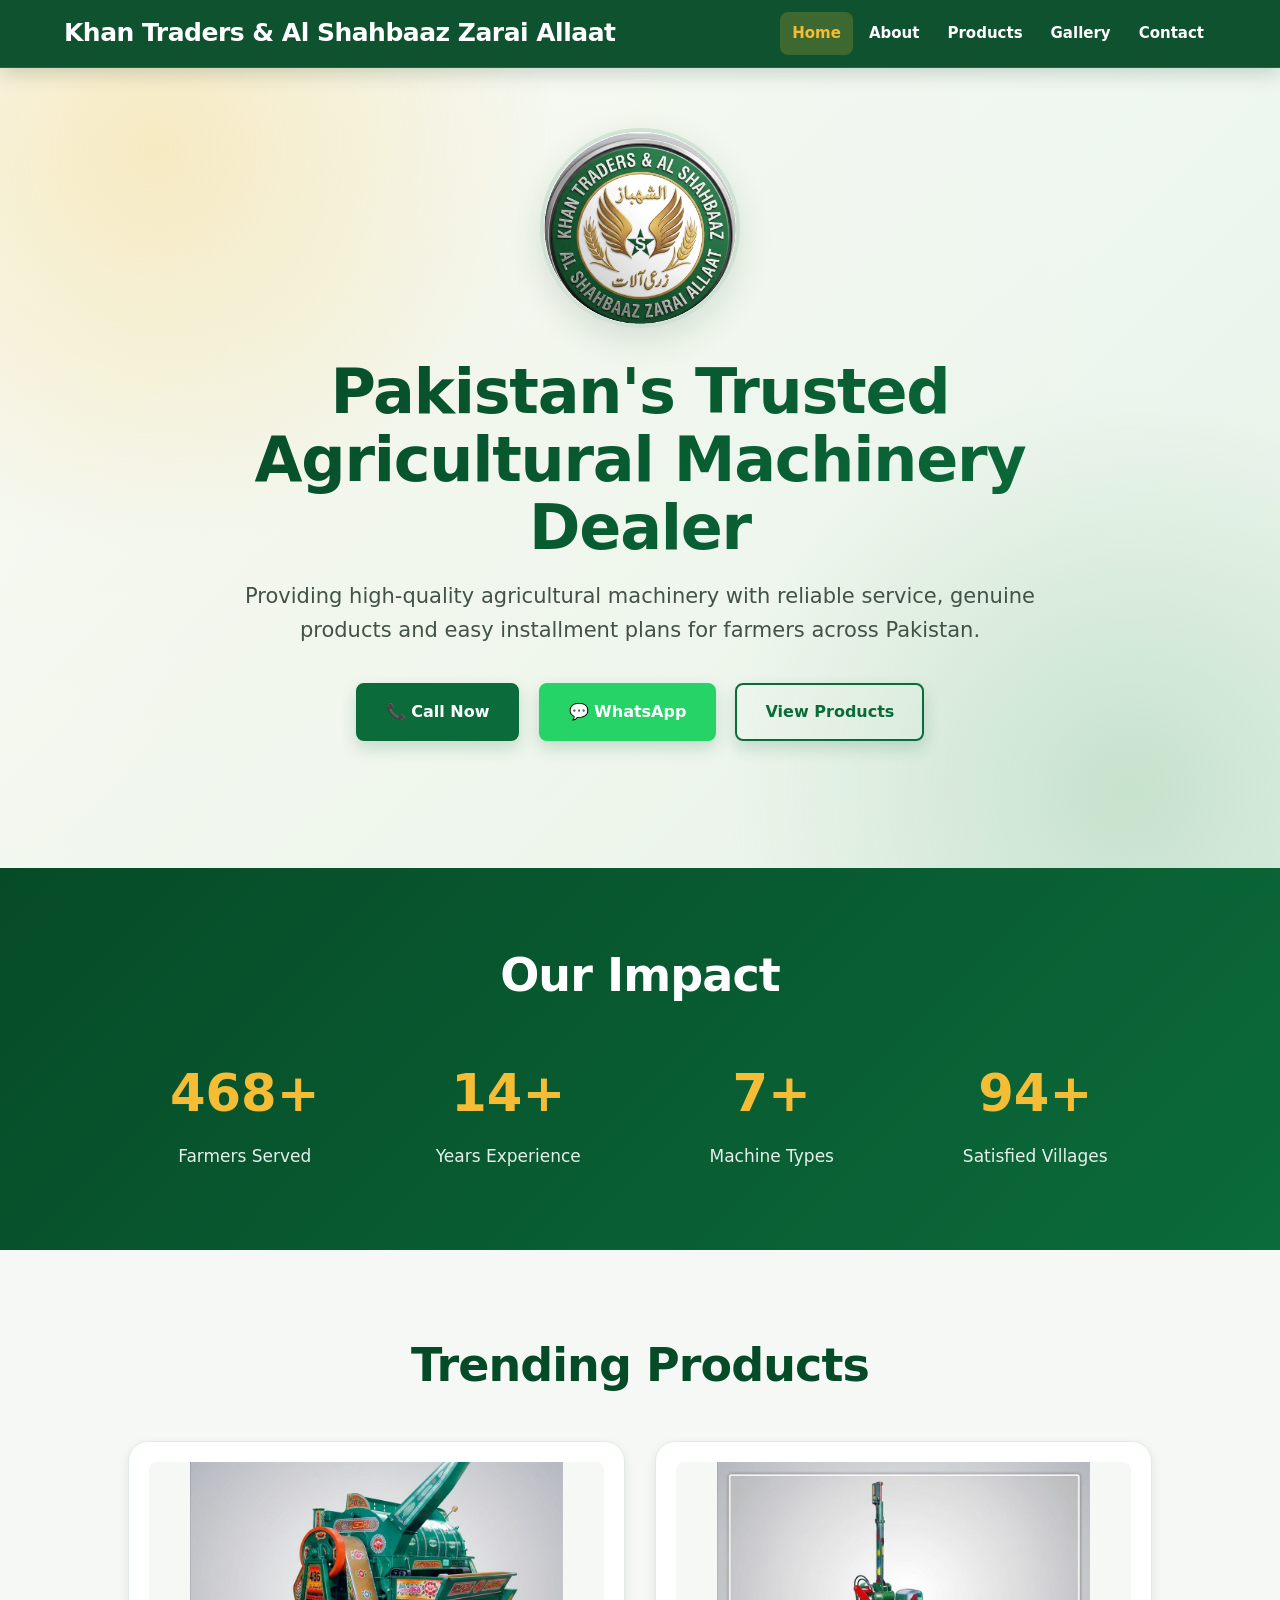
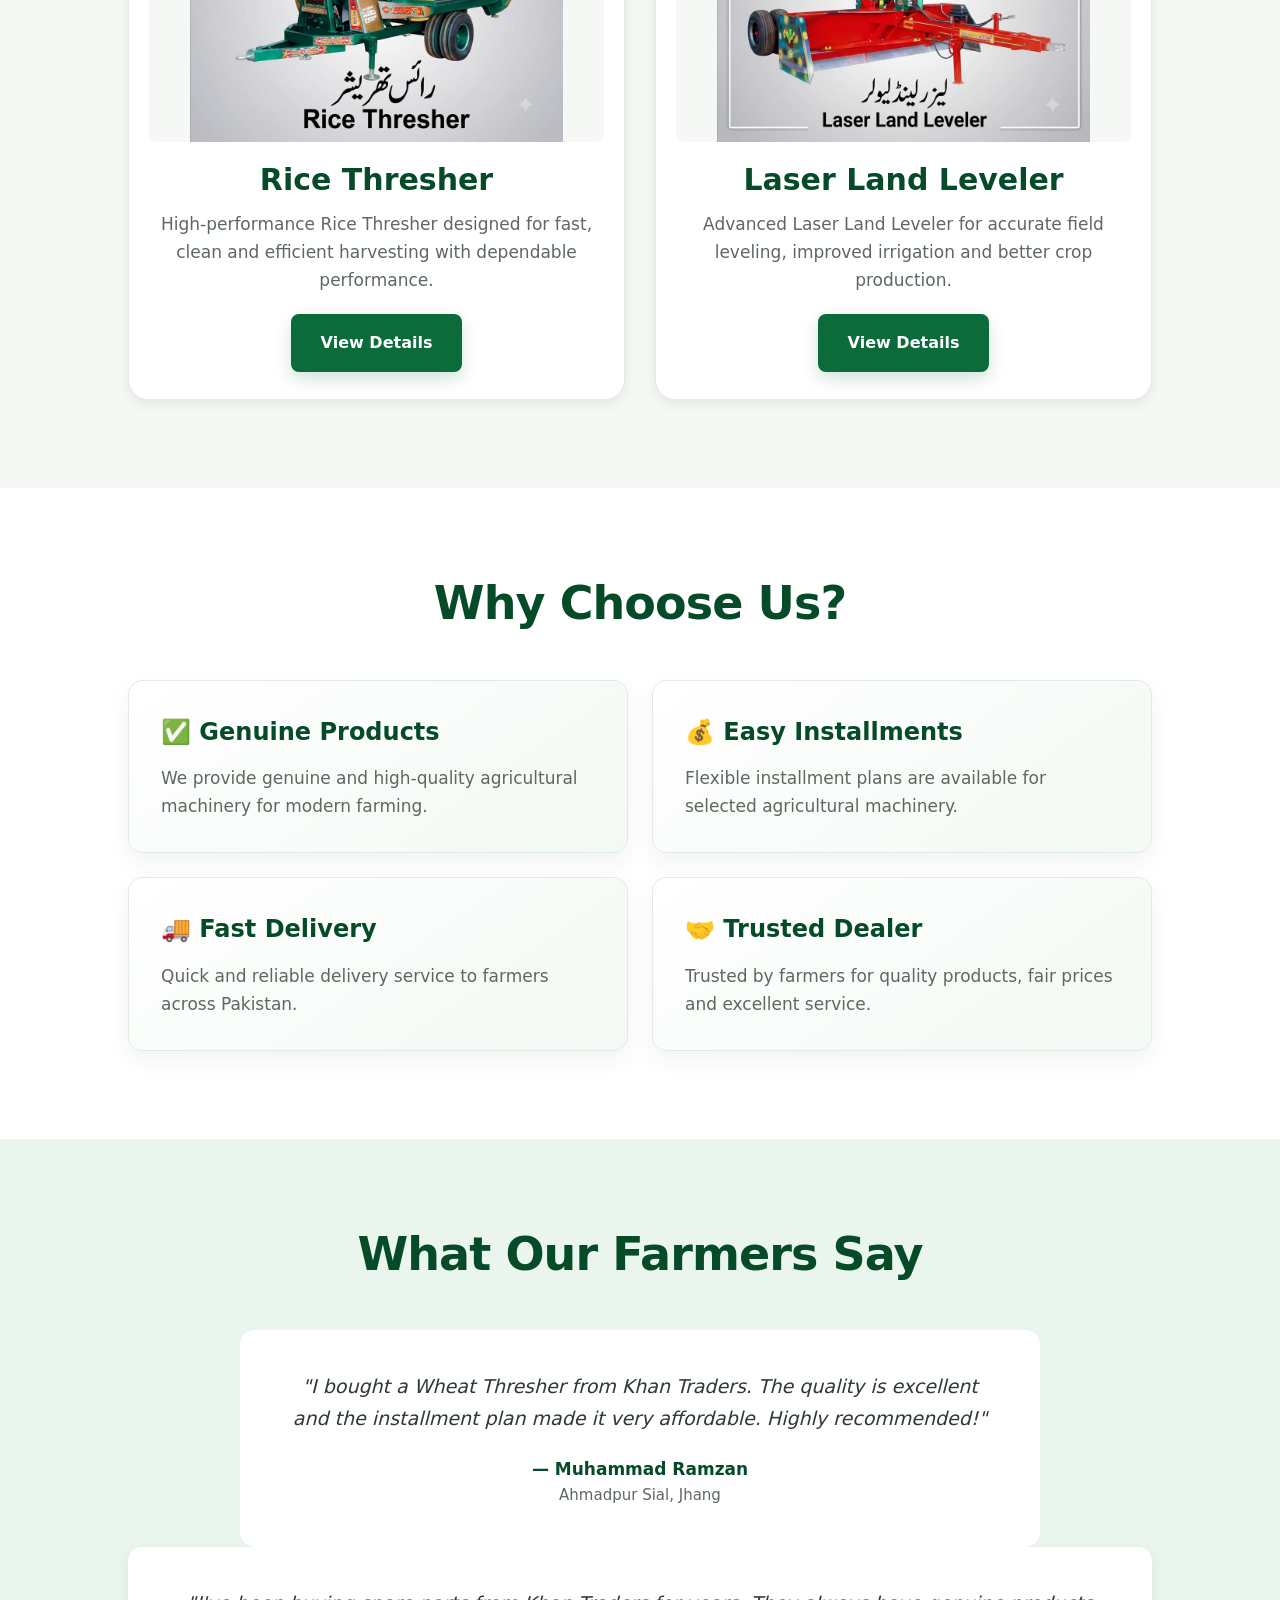
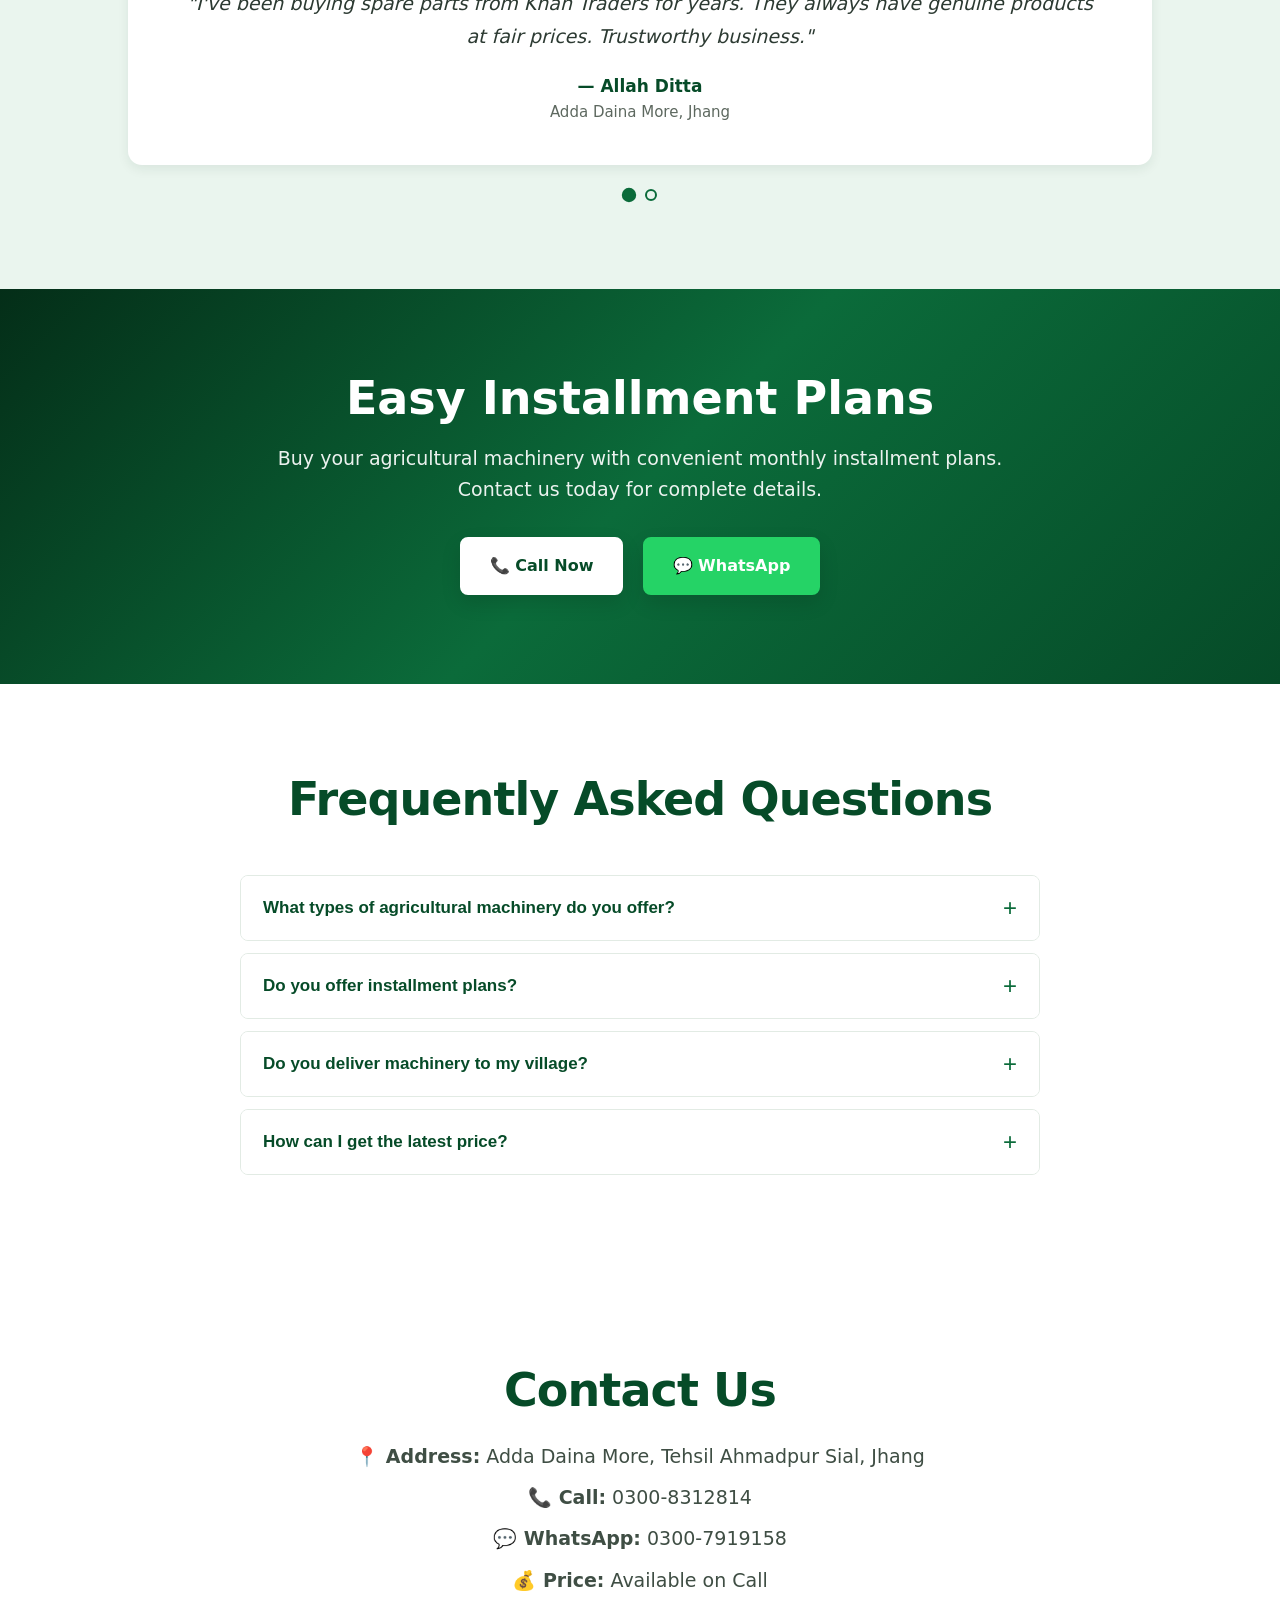
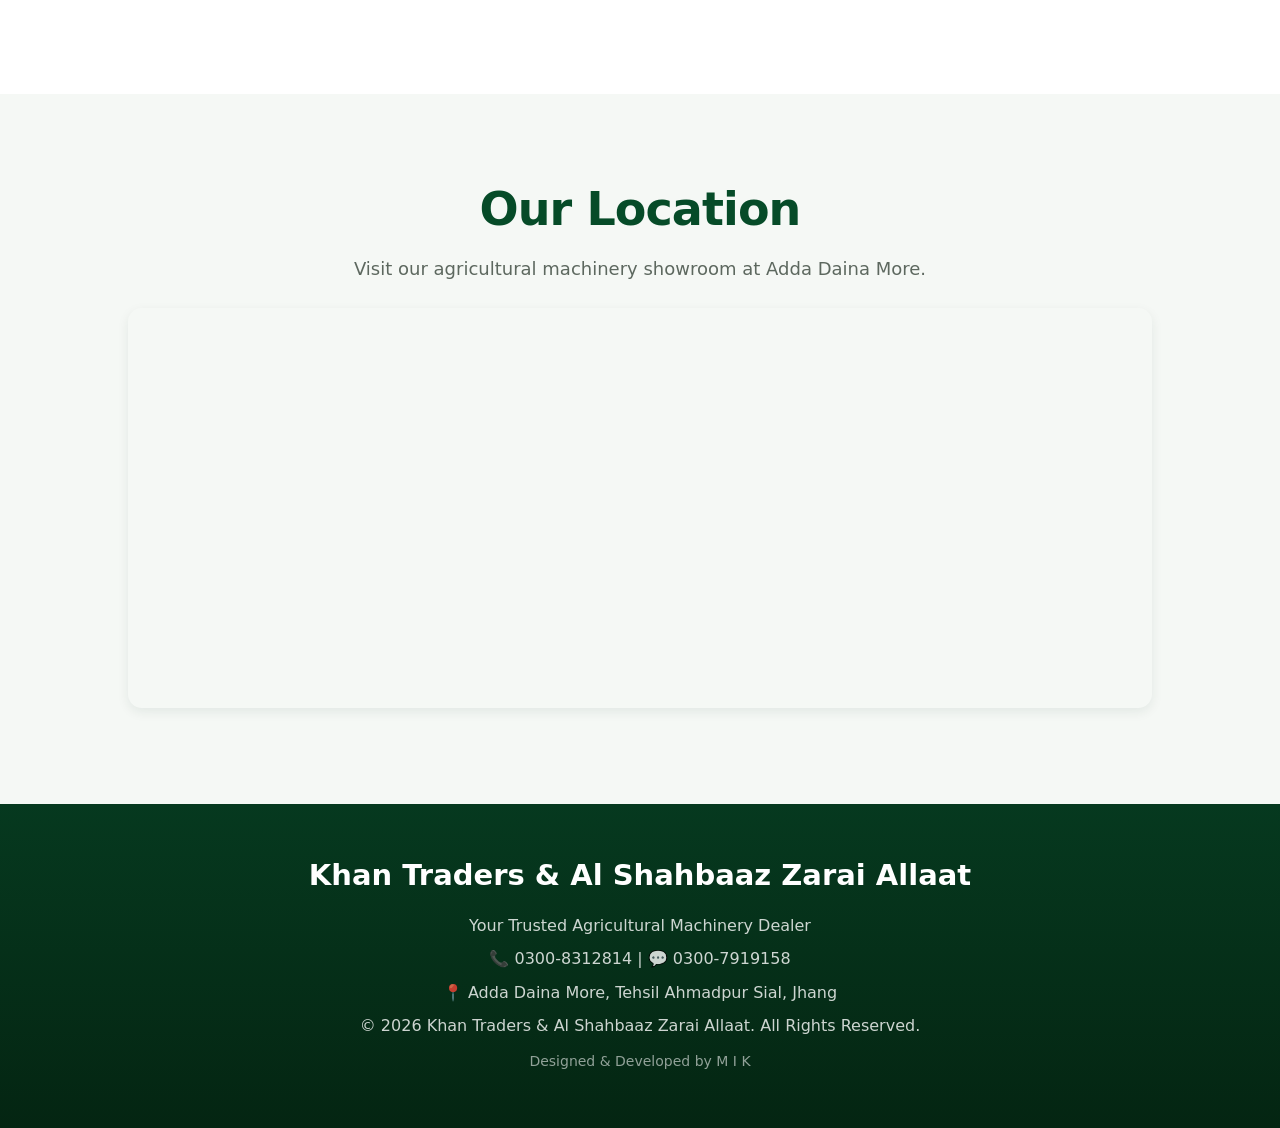
==== index.html @ c30c3c7a "SEO: Final production optimization for custom domain migration" ====
<!DOCTYPE html>
<html lang="en">

<head>
    <!-- Google tag (gtag.js) -->
    <script async src="https://www.googletagmanager.com/gtag/js?id=G-N1CRDHXYDX"></script>
    <script>
      window.dataLayer = window.dataLayer || [];
      function gtag(){dataLayer.push(arguments);}
      gtag('js', new Date());
      gtag('config', 'G-N1CRDHXYDX');
    </script>

    <meta charset="UTF-8">
    <meta name="viewport" content="width=device-width, initial-scale=1.0">

    <!-- Primary Meta Tags -->
    <title>Khan Traders & Al Shahbaaz Zarai Allaat | Farm Equipment</title>
    <meta name="description" content="Khan Traders & Al Shahbaaz Zarai Allaat offers premium agricultural machinery, wheat threshers, rice threshers, rotavators, seed drills, laser land levelers & spare parts in Pakistan.">
    <meta name="keywords" content="Khan Traders, Al Shahbaaz Zarai Allaat, Agricultural Machinery, Farm Equipment, Wheat Thresher, Rice Thresher, Rotavator, Seed Drill, Laser Land Leveler, Tractor Implements, Agriculture Pakistan">
    <meta name="author" content="Khan Traders & Al Shahbaaz Zarai Allaat">
    <meta name="publisher" content="Khan Traders & Al Shahbaaz Zarai Allaat">
    <meta name="robots" content="index, follow">
    <meta name="geo.region" content="PK-PB">
    <meta name="geo.placename" content="Adda Daina More, Punjab, Pakistan">
    <meta name="theme-color" content="#064b28">

    <!-- Canonical URL -->
    <link rel="canonical" href="https://khantradersalshahbaz.com/">

    <!-- Open Graph / Facebook -->
    <meta property="og:title" content="Khan Traders & Al Shahbaaz Zarai Allaat | Farm Equipment">
    <meta property="og:description" content="Khan Traders & Al Shahbaaz Zarai Allaat – Quality Agricultural Machinery & Farm Equipment in Pakistan. Wheat Threshers, Rice Threshers, Rotavators, Seed Drills & more.">
    <meta property="og:type" content="website">
    <meta property="og:url" content="https://khantradersalshahbaz.com/">
    <meta property="og:image" content="https://khantradersalshahbaz.com/images/logo.jpg">
    <meta property="og:image:width" content="1200">
    <meta property="og:image:height" content="630">
    <meta property="og:locale" content="en_PK">

    <!-- Twitter Card -->
    <meta name="twitter:card" content="summary_large_image">
    <meta name="twitter:title" content="Khan Traders & Al Shahbaaz Zarai Allaat | Farm Equipment">
    <meta name="twitter:description" content="Agricultural Machinery & Farm Equipment in Pakistan. Wheat Threshers, Rice Threshers, Rotavators, Seed Drills & more.">
    <meta name="twitter:image" content="https://khantradersalshahbaz.com/images/logo.jpg">

    <!-- Hreflang -->
    <link rel="alternate" href="https://khantradersalshahbaz.com/" hreflang="en-PK">
    <link rel="alternate" href="https://khantradersalshahbaz.com/" hreflang="x-default">

    <!-- Sitemap -->
    <link rel="sitemap" type="application/xml" title="Sitemap" href="sitemap.xml">

    <!-- Stylesheet -->
    <link rel="stylesheet" href="css/style.css">

    <!-- Structured Data: Local Business -->
    <script type="application/ld+json">
    {
      "@context": "https://schema.org",
      "@type": "Store",
      "name": "Khan Traders & Al Shahbaaz Zarai Allaat",
      "image": "https://khantradersalshahbaz.com/images/logo.jpg",
      "url": "https://khantradersalshahbaz.com/",
      "description": "High-quality agricultural machinery, farm equipment, wheat threshers, rice threshers, rotavators, seed drills, laser land levelers, and spare parts in Pakistan.",
      "address": {
        "@type": "PostalAddress",
        "streetAddress": "Adda Daina More",
        "addressLocality": "Ahmadpur Sial",
        "addressRegion": "Jhang",
        "addressCountry": "PK"
      },
      "telephone": "+923008312814",
      "priceRange": "$$",
      "contactPoint": [
        { "@type": "ContactPoint", "telephone": "+92-300-8312814", "contactType": "sales" },
        { "@type": "ContactPoint", "telephone": "+92-300-7919158", "contactType": "customer service", "contactOption": "WhatsApp" }
      ]
    }
    </script>

    <script type="application/ld+json">
    {
        "@context": "https://schema.org",
        "@type": "WebPage",
        "name": "Home - Khan Traders & Al Shahbaaz Zarai Allaat",
        "description": "Khan Traders & Al Shahbaaz Zarai Allaat – trusted agricultural machinery dealer at Adda Daina More, Punjab, Pakistan.",
        "url": "https://khantradersalshahbaz.com/",
        "breadcrumb": {
            "@type": "BreadcrumbList",
            "itemListElement": [
                { "@type": "ListItem", "position": 1, "name": "Home", "item": "https://khantradersalshahbaz.com/index.html" }
            ]
        }
    }
    </script>

</head>

<body>

    <!-- Skip to main content -->
    <a href="#main-content" class="skip-link">Skip to main content</a>

    <!-- Header -->
    <header>
        <nav aria-label="Main navigation">
            <img src="images/logo.jpg" alt="Khan Traders & Al Shahbaaz Zarai Allaat – Agricultural Machinery Dealer in Adda Daina More" width="320" height="240" decoding="async">
            <h1>Khan Traders & Al Shahbaaz Zarai Allaat</h1>
            <button class="menu-toggle" type="button" aria-label="Open navigation menu" aria-expanded="false">
                <span></span><span></span><span></span>
            </button>
            <ul>
                <li><a href="index.html" aria-current="page">Home</a></li>
                <li><a href="about.html">About</a></li>
                <li><a href="products.html">Products</a></li>
                <li><a href="gallery.html">Gallery</a></li>
                <li><a href="contact.html">Contact</a></li>
            </ul>
        </nav>
    </header>

    <main id="main-content">

        <!-- Hero Section -->
        <section class="hero" aria-label="Welcome and introduction">
            <img src="images/logo.jpg" alt="Khan Traders & Al Shahbaaz Zarai Allaat – Agricultural Machinery Dealer in Adda Daina More" width="320" height="240" decoding="async" class="hero-logo reveal">
            <div class="hero-text reveal">
                <h2>Pakistan's Trusted Agricultural Machinery Dealer</h2>
                <p>Providing high-quality agricultural machinery with reliable service, genuine products and easy installment plans for farmers across Pakistan.</p>
                <a href="tel:03008312814" class="btn">📞 Call Now</a>
                <a href="https://wa.me/923007919158" class="btn btn-whatsapp">💬 WhatsApp</a>
                <a href="products.html" class="btn btn-outline">View Products</a>
            </div>
        </section>

        <!-- Stats Counter -->
        <section class="stats" aria-label="Company statistics">
            <h2 class="reveal">Our Impact</h2>
            <div class="stats-grid">
                <div class="stat-item reveal">
                    <h3 data-count="500">0+</h3>
                    <p>Farmers Served</p>
                </div>
                <div class="stat-item reveal">
                    <h3 data-count="15">0+</h3>
                    <p>Years Experience</p>
                </div>
                <div class="stat-item reveal">
                    <h3 data-count="8">0+</h3>
                    <p>Machine Types</p>
                </div>
                <div class="stat-item reveal">
                    <h3 data-count="100">0+</h3>
                    <p>Satisfied Villages</p>
                </div>
            </div>
        </section>

        <!-- Trending Products -->
        <section class="products" aria-label="Trending agricultural machinery products">
            <h2 class="reveal">Trending Products</h2>
            <div class="product-container">
                <div class="card reveal-left">
                    <img src="images/rice-thresher.jpg" alt="High-performance Rice Thresher machine for fast and efficient harvesting – Khan Traders" width="960" height="720" loading="lazy" decoding="async">
                    <h3>Rice Thresher</h3>
                    <p>High-performance Rice Thresher designed for fast, clean and efficient harvesting with dependable performance.</p>
                    <a href="products.html" class="btn">View Details</a>
                </div>
                <div class="card reveal-right">
                    <img src="images/laser-land-leveler.jpg" alt="Advanced Laser Land Leveler for accurate field leveling and better irrigation – Khan Traders" width="960" height="720" loading="lazy" decoding="async">
                    <h3>Laser Land Leveler</h3>
                    <p>Advanced Laser Land Leveler for accurate field leveling, improved irrigation and better crop production.</p>
                    <a href="products.html" class="btn">View Details</a>
                </div>
            </div>
        </section>

        <!-- Why Choose Us -->
        <section class="why" aria-label="Why choose Khan Traders for agricultural machinery">
            <h2 class="reveal">Why Choose Us?</h2>
            <div class="why-box">
                <div class="why-card reveal-left">
                    <h3>✅ Genuine Products</h3>
                    <p>We provide genuine and high-quality agricultural machinery for modern farming.</p>
                </div>
                <div class="why-card reveal-right">
                    <h3>💰 Easy Installments</h3>
                    <p>Flexible installment plans are available for selected agricultural machinery.</p>
                </div>
                <div class="why-card reveal-left">
                    <h3>🚚 Fast Delivery</h3>
                    <p>Quick and reliable delivery service to farmers across Pakistan.</p>
                </div>
                <div class="why-card reveal-right">
                    <h3>🤝 Trusted Dealer</h3>
                    <p>Trusted by farmers for quality products, fair prices and excellent service.</p>
                </div>
            </div>
        </section>

        <!-- Testimonials -->
        <section class="testimonials" aria-label="Customer testimonials">
            <h2 class="reveal">What Our Farmers Say</h2>
            <div class="testimonial-carousel reveal">
                <div class="testimonial-slide">
                    <p>"I bought a Wheat Thresher from Khan Traders. The quality is excellent and the installment plan made it very affordable. Highly recommended!"</p>
                    <div class="author">— Muhammad Ramzan</div>
                    <div class="location">Ahmadpur Sial, Jhang</div>
                </div>
                <div class="testimonial-slide">
                    <p>"Best agricultural machinery dealer in our area. Their Laser Land Leveler improved my crop yield significantly. Great after-sales service!"</div>
                    <div class="author">— Saleem Akhtar</div>
                    <div class="location">Shorkot, Jhang</div>
                </div>
                <div class="testimonial-slide">
                    <p>"I've been buying spare parts from Khan Traders for years. They always have genuine products at fair prices. Trustworthy business."</p>
                    <div class="author">— Allah Ditta</div>
                    <div class="location">Adda Daina More, Jhang</div>
                </div>
            </div>
            <div class="testimonial-dots" role="tablist" aria-label="Testimonial navigation"></div>
        </section>

        <!-- Installment Section -->
        <section class="installment-section" aria-label="Easy installment plans information">
            <h2 class="reveal">Easy Installment Plans</h2>
            <p>Buy your agricultural machinery with convenient monthly installment plans. Contact us today for complete details.</p>
            <a href="tel:03008312814" class="btn">📞 Call Now</a>
            <a href="https://wa.me/923007919158" class="btn btn-whatsapp">💬 WhatsApp</a>
        </section>

        <!-- FAQ -->
        <section class="faq" aria-label="Frequently asked questions">
            <h2 class="reveal">Frequently Asked Questions</h2>
            <div class="faq-list">
                <div class="faq-item reveal">
                    <button class="faq-question" aria-expanded="false">What types of agricultural machinery do you offer?</button>
                    <div class="faq-answer">
                        <p>We offer a wide range including Wheat Threshers, Rice Threshers, Laser Land Levelers, Rotavators, Reaper Machines, Seed Drills, Multi Crop Threshers, and genuine spare parts.</p>
                    </div>
                </div>
                <div class="faq-item reveal">
                    <button class="faq-question" aria-expanded="false">Do you offer installment plans?</button>
                    <div class="faq-answer">
                        <p>Yes! We provide flexible and easy monthly installment plans on selected agricultural machinery. Contact us for complete details and eligibility.</p>
                    </div>
                </div>
                <div class="faq-item reveal">
                    <button class="faq-question" aria-expanded="false">Do you deliver machinery to my village?</button>
                    <div class="faq-answer">
                        <p>Absolutely. We offer fast and reliable delivery service to farmers across Pakistan, including remote villages.</p>
                    </div>
                </div>
                <div class="faq-item reveal">
                    <button class="faq-question" aria-expanded="false">How can I get the latest price?</button>
                    <div class="faq-answer">
                        <p>Call us at 0300-8312814 or send a message on WhatsApp at 0300-7919158. We will provide you with the latest prices and complete details.</p>
                    </div>
                </div>
            </div>
        </section>

        <!-- Contact -->
        <section class="contact-home" aria-label="Contact information">
            <h2 class="reveal">Contact Us</h2>
            <p><strong>📍 Address:</strong> Adda Daina More, Tehsil Ahmadpur Sial, Jhang</p>
            <p><strong>📞 Call:</strong> 0300-8312814</p>
            <p><strong>💬 WhatsApp:</strong> 0300-7919158</p>
            <p><strong>💰 Price:</strong> Available on Call</p>
        </section>

        <!-- Google Map -->
        <section class="map" aria-label="Our location on Google Maps">
            <h2 class="reveal">Our Location</h2>
            <p>Visit our agricultural machinery showroom at Adda Daina More.</p>
            <iframe
              src="https://www.google.com/maps?q=khan+traders+and+Alshahbaz+ky+zarai+Allat,+Adda+Daina+More,+Ahmadpur+Sial,+Jhang&output=embed"
              width="100%"
              height="400"
              style="border:0;"
              allowfullscreen=""
              loading="lazy"
              referrerpolicy="no-referrer-when-downgrade"
              title="Google Maps location of Khan Traders & Al Shahbaaz Zarai Allaat at Adda Daina More">
            </iframe>
        </section>

    </main>

    <!-- Footer -->
    <footer>
        <h3>Khan Traders & Al Shahbaaz Zarai Allaat</h3>
        <p>Your Trusted Agricultural Machinery Dealer</p>
        <p>📞 0300-8312814 | 💬 0300-7919158</p>
        <p>📍 Adda Daina More, Tehsil Ahmadpur Sial, Jhang</p>
        <p>&copy; 2026 Khan Traders & Al Shahbaaz Zarai Allaat. All Rights Reserved.</p>
        <p style="margin-top:10px;font-size:14px;opacity:0.7;">Designed & Developed by M I K</p>
    </footer>

    <script src="js/script.js"></script>
</body>
</html>
---- css/style.css ----
/* ============================================================
   KHAN TRADERS & AL SHAHBAZAR ZARAI ALLAAT — Master Stylesheet
   Refreshed v2.0 — Modern, animated, user-friendly
   ============================================================ */

/* ---------- Custom Properties ---------- */
:root {
    --green: #0b6b3a;
    --green-dark: #064b28;
    --green-deeper: #042e18;
    --green-light: #eaf5ee;
    --green-soft: #d4edda;
    --gold: #f4bd35;
    --gold-light: #fce38a;
    --ink: #1f2a24;
    --ink-soft: #2c3a32;
    --muted: #5d685f;
    --muted-light: #8a9b8e;
    --surface: #ffffff;
    --page: #f5f8f5;
    --shadow-sm: 0 4px 12px rgba(17, 54, 32, 0.08);
    --shadow-md: 0 10px 28px rgba(17, 54, 32, 0.12);
    --shadow-lg: 0 18px 45px rgba(17, 54, 32, 0.16);
    --radius-sm: 8px;
    --radius-md: 14px;
    --radius-lg: 20px;
    --transition: 0.3s cubic-bezier(0.4, 0, 0.2, 1);
    --font-primary: 'Segoe UI', system-ui, -apple-system, Arial, Helvetica, sans-serif;
}

/* ---------- Reset & Base ---------- */
*,
*::before,
*::after {
    margin: 0;
    padding: 0;
    box-sizing: border-box;
}

html {
    scroll-behavior: smooth;
    scroll-padding-top: 80px;
}

body {
    font-family: var(--font-primary);
    background: var(--page);
    color: var(--ink);
    line-height: 1.65;
    -webkit-font-smoothing: antialiased;
}

/* ---------- Skip link (accessibility) ---------- */
.skip-link {
    position: absolute;
    top: -100px;
    left: 8px;
    background: var(--gold);
    color: var(--green-dark);
    padding: 10px 18px;
    border-radius: 0 0 8px 8px;
    font-weight: 700;
    z-index: 9999;
    text-decoration: none;
    transition: top 0.2s ease;
}
.skip-link:focus {
    top: 8px !important;
    outline: 2px solid var(--green-dark);
    outline-offset: 2px;
}

/* ---------- Scroll Reveal (initial state) ---------- */
.reveal {
    opacity: 0;
    transform: translateY(50px);
    transition: opacity 0.8s ease, transform 0.8s ease;
}
.reveal.visible {
    opacity: 1;
    transform: translateY(0);
}
.reveal-left {
    opacity: 0;
    transform: translateX(-60px);
    transition: opacity 0.8s ease, transform 0.8s ease;
}
.reveal-left.visible {
    opacity: 1;
    transform: translateX(0);
}
.reveal-right {
    opacity: 0;
    transform: translateX(60px);
    transition: opacity 0.8s ease, transform 0.8s ease;
}
.reveal-right.visible {
    opacity: 1;
    transform: translateX(0);
}

/* ---------- Header / Nav ---------- */
header {
    position: sticky;
    top: 0;
    z-index: 1000;
    padding: 12px 5%;
    background: rgba(6, 75, 40, 0.96);
    backdrop-filter: blur(12px);
    -webkit-backdrop-filter: blur(12px);
    border-bottom: 1px solid rgba(255, 255, 255, 0.10);
    box-shadow: 0 4px 20px rgba(4, 42, 22, 0.20);
    transition: background var(--transition);
}

nav {
    display: flex;
    align-items: center;
    gap: 18px;
    width: min(1280px, 100%);
    margin: 0 auto;
}

nav img {
    display: none;
}

nav h1 {
    flex: 1;
    color: #fff;
    font-size: clamp(17px, 2vw, 25px);
    line-height: 1.2;
    font-weight: 700;
    letter-spacing: -0.02em;
}

.menu-toggle {
    display: none;
    width: 42px;
    height: 42px;
    padding: 9px;
    color: #fff;
    background: transparent;
    border: 1px solid rgba(255, 255, 255, 0.55);
    border-radius: 8px;
    cursor: pointer;
    transition: background var(--transition), border-color var(--transition);
}
.menu-toggle:hover {
    background: rgba(255, 255, 255, 0.10);
}
.menu-toggle span {
    display: block;
    width: 100%;
    height: 2px;
    margin: 4px 0;
    background: currentColor;
    border-radius: 2px;
    transition: transform var(--transition), opacity var(--transition);
}
.menu-toggle.is-active span:nth-child(1) {
    transform: translateY(6px) rotate(45deg);
}
.menu-toggle.is-active span:nth-child(2) {
    opacity: 0;
}
.menu-toggle.is-active span:nth-child(3) {
    transform: translateY(-6px) rotate(-45deg);
}

nav ul {
    display: flex;
    align-items: center;
    gap: 4px;
    list-style: none;
}

nav ul li a {
    display: block;
    padding: 9px 12px;
    color: #fff;
    border-radius: 8px;
    text-decoration: none;
    font-size: 15px;
    font-weight: 600;
    transition: color var(--transition), background var(--transition), transform var(--transition);
}
nav ul li a:hover,
nav ul li a:focus-visible {
    color: var(--green-dark);
    background: var(--gold);
    transform: translateY(-1px);
    outline: none;
}
nav ul li a[aria-current="page"] {
    background: rgba(244, 189, 53, 0.20);
    color: var(--gold);
}
nav ul li a[aria-current="page"]:hover {
    color: var(--green-dark);
    background: var(--gold);
}

/* ---------- Hero Section ---------- */
.hero {
    position: relative;
    overflow: hidden;
    padding: 60px 10% 120px;
    text-align: center;
    background:
        radial-gradient(circle at 12% 10%, rgba(244, 189, 53, 0.25), transparent 30%),
        radial-gradient(circle at 88% 90%, rgba(74, 161, 99, 0.22), transparent 30%),
        linear-gradient(135deg, #f9fcf9 0%, #e7f3e9 100%);
}

.hero-logo {
    display: block;
    width: 200px;
    height: 200px;
    margin: 0 auto 30px;
    object-fit: contain;
    border-radius: 50%;
    border: 4px solid rgba(11, 107, 58, 0.15);
    box-shadow: 0 12px 35px rgba(17, 54, 32, 0.12);
    transition: transform var(--transition);
}
.hero-logo:hover {
    transform: scale(1.04);
}
.hero::before {
    content: '';
    position: absolute;
    top: -50%;
    left: -50%;
    width: 200%;
    height: 200%;
    background: radial-gradient(circle at 30% 40%, rgba(244, 189, 53, 0.04), transparent 50%);
    animation: heroFloat 20s ease-in-out infinite;
    pointer-events: none;
}

@keyframes heroFloat {
    0%, 100% { transform: translate(0, 0) rotate(0deg); }
    33% { transform: translate(30px, -30px) rotate(1deg); }
    66% { transform: translate(-20px, 20px) rotate(-1deg); }
}

.hero-text {
    position: relative;
    max-width: 940px;
    margin: 0 auto;
    z-index: 1;
}

.hero h2 {
    max-width: 900px;
    margin: 0 auto 18px;
    color: var(--green-dark);
    font-size: clamp(36px, 5.5vw, 62px);
    line-height: 1.10;
    letter-spacing: -0.02em;
    background: linear-gradient(135deg, var(--green-dark), var(--green));
    -webkit-background-clip: text;
    -webkit-text-fill-color: transparent;
    background-clip: text;
}

.hero p {
    max-width: 790px;
    margin: 0 auto 28px;
    color: #425248;
    font-size: clamp(17px, 2.2vw, 21px);
    line-height: 1.6;
}

/* ---------- Buttons ---------- */
.btn {
    display: inline-block;
    margin: 7px;
    padding: 14px 28px;
    color: #fff;
    background: var(--green);
    border: 2px solid var(--green);
    border-radius: var(--radius-sm);
    box-shadow: 0 7px 16px rgba(11, 107, 58, 0.19);
    font-weight: 700;
    font-size: 16px;
    text-decoration: none;
    cursor: pointer;
    transition: transform var(--transition), background var(--transition),
                border-color var(--transition), box-shadow var(--transition);
}
.btn:hover,
.btn:focus-visible {
    background: var(--green-dark);
    border-color: var(--green-dark);
    box-shadow: 0 10px 24px rgba(6, 75, 40, 0.28);
    outline: none;
    transform: translateY(-3px);
}
.btn:active {
    transform: translateY(-1px);
}

.btn-whatsapp {
    background: #25d366;
    border-color: #25d366;
}
.btn-whatsapp:hover,
.btn-whatsapp:focus-visible {
    background: #1aa753;
    border-color: #1aa753;
}

.btn-outline {
    background: transparent;
    color: var(--green);
    border-color: var(--green);
}
.btn-outline:hover {
    color: #fff;
    background: var(--green);
}

.btn-gold {
    background: var(--gold);
    border-color: var(--gold);
    color: var(--green-dark);
    box-shadow: 0 7px 16px rgba(244, 189, 53, 0.30);
}
.btn-gold:hover {
    background: #e0a920;
    border-color: #e0a920;
    color: var(--green-deeper);
}

/* ---------- Section Shared ---------- */
section {
    padding: 88px 10%;
}

.products,
.why,
.contact-home,
.map,
.testimonials,
.faq,
.stats {
    padding: 88px 10%;
}

.products,
.why,
.contact-home,
.map,
.testimonials,
.faq,
.stats {
    width: min(1480px, 100%);
    margin: 0 auto;
}

.products h2,
.why h2,
.contact-home h2,
.map h2,
.testimonials h2,
.faq h2,
.stats h2 {
    margin-bottom: 48px;
    color: var(--green-dark);
    font-size: clamp(32px, 4.5vw, 46px);
    line-height: 1.2;
    text-align: center;
    letter-spacing: -0.02em;
}

.section-subtitle {
    display: block;
    margin-top: -36px;
    margin-bottom: 48px;
    color: var(--muted);
    font-size: 18px;
    text-align: center;
}

/* ---------- Product Grid ---------- */
.product-container {
    display: grid;
    grid-template-columns: repeat(2, minmax(0, 1fr));
    gap: 30px;
}

.card {
    display: flex;
    flex-direction: column;
    overflow: hidden;
    padding: 20px;
    background: var(--surface);
    border: 1px solid #e2ebe4;
    border-radius: var(--radius-lg);
    box-shadow: var(--shadow-sm);
    text-align: center;
    transition: transform var(--transition), box-shadow var(--transition);
}
.card:hover {
    box-shadow: var(--shadow-lg);
    transform: translateY(-8px);
    border-color: var(--green-soft);
}

.card img {
    width: 100%;
    height: 280px;
    margin-bottom: 20px;
    background: #f6f8f6;
    border-radius: var(--radius-sm);
    object-fit: contain;
    transition: transform var(--transition);
}
.card:hover img {
    transform: scale(1.03);
}

.card h3 {
    margin-bottom: 12px;
    color: var(--green-dark);
    font-size: clamp(22px, 2.8vw, 30px);
    line-height: 1.2;
}

.card p {
    margin-bottom: 20px;
    color: var(--muted);
    font-size: 17px;
    flex: 1;
}

.card .btn {
    margin-top: auto;
    align-self: center;
}

/* ---------- Why Choose Us ---------- */
.why {
    background: #fff;
}

.why-box {
    display: grid;
    grid-template-columns: repeat(2, minmax(0, 1fr));
    gap: 24px;
    width: min(1240px, 100%);
    margin: 0 auto;
}

.why-card {
    padding: 32px;
    background: linear-gradient(145deg, #fff, #f3f9f4);
    border: 1px solid #e0ece3;
    border-radius: var(--radius-md);
    box-shadow: 0 9px 22px rgba(17, 54, 32, 0.06);
    transition: transform var(--transition), box-shadow var(--transition);
}
.why-card:hover {
    transform: translateY(-4px);
    box-shadow: 0 14px 30px rgba(17, 54, 32, 0.10);
}

.why-card h3 {
    margin-bottom: 12px;
    color: var(--green-dark);
    font-size: 24px;
}

.why-card p {
    color: var(--muted);
    font-size: 17px;
}

/* ---------- Installment Section ---------- */
.installment-section {
    padding: 82px 10%;
    color: #fff;
    background: linear-gradient(135deg, var(--green-deeper), var(--green), var(--green-dark));
    text-align: center;
}
.installment-section h2 {
    margin-bottom: 17px;
    font-size: clamp(32px, 4.5vw, 46px);
    line-height: 1.2;
    color: #fff;
}
.installment-section p {
    max-width: 760px;
    margin: 0 auto 24px;
    font-size: 19px;
    opacity: 0.92;
}
.installment-section .btn {
    background: #fff;
    border-color: #fff;
    color: var(--green-dark);
    box-shadow: 0 8px 20px rgba(0, 0, 0, 0.12);
}
.installment-section .btn-whatsapp {
    background: #25d366;
    border-color: #25d366;
    color: #fff;
}
.installment-section .btn-whatsapp:hover {
    background: #1aa753;
}

/* ---------- Contact Home ---------- */
.contact-home {
    background: #fff;
    text-align: center;
}
.contact-home h2 {
    margin-bottom: 22px;
}
.contact-home p {
    margin: 10px 0;
    color: #3f4e44;
    font-size: 19px;
}

/* ---------- Map ---------- */
.map {
    text-align: center;
}
.map h2 {
    margin-bottom: 17px;
}
.map p {
    color: var(--muted);
    font-size: 18px;
    margin-bottom: 24px;
}
.map iframe {
    border-radius: var(--radius-md);
    box-shadow: var(--shadow-sm);
}

/* ---------- Testimonials ---------- */
.testimonials {
    background: var(--green-light);
}
.testimonial-carousel {
    display: flex;
    overflow: hidden;
    position: relative;
    width: 100%;
    max-width: 800px;
    margin: 0 auto;
    border-radius: var(--radius-md);
}
.testimonial-slide {
    flex: 0 0 100%;
    padding: 40px 50px;
    background: var(--surface);
    border-radius: var(--radius-md);
    box-shadow: var(--shadow-sm);
    text-align: center;
    transition: opacity var(--transition);
}
.testimonial-slide p {
    font-size: 19px;
    color: var(--ink-soft);
    font-style: italic;
    line-height: 1.7;
    margin-bottom: 20px;
}
.testimonial-slide .author {
    font-weight: 700;
    color: var(--green-dark);
    font-size: 17px;
    font-style: normal;
}
.testimonial-slide .location {
    color: var(--muted);
    font-size: 15px;
}
.testimonial-dots {
    display: flex;
    justify-content: center;
    gap: 10px;
    margin-top: 24px;
}
.testimonial-dot {
    width: 12px;
    height: 12px;
    border-radius: 50%;
    border: 2px solid var(--green);
    background: transparent;
    cursor: pointer;
    transition: background var(--transition), transform var(--transition);
}
.testimonial-dot.active {
    background: var(--green);
    transform: scale(1.2);
}
.testimonial-dot:hover {
    background: var(--green-soft);
}

/* ---------- FAQ Accordion ---------- */
.faq {
    background: #fff;
}
.faq-list {
    max-width: 800px;
    margin: 0 auto;
}
.faq-item {
    margin-bottom: 12px;
    border: 1px solid #e2ebe4;
    border-radius: var(--radius-sm);
    overflow: hidden;
    transition: box-shadow var(--transition);
}
.faq-item:hover {
    box-shadow: var(--shadow-sm);
}
.faq-question {
    display: flex;
    align-items: center;
    justify-content: space-between;
    width: 100%;
    padding: 18px 22px;
    background: var(--surface);
    border: none;
    font-size: 17px;
    font-weight: 600;
    color: var(--green-dark);
    cursor: pointer;
    text-align: left;
    transition: background var(--transition);
}
.faq-question:hover {
    background: var(--green-light);
}
.faq-question::after {
    content: '+';
    font-size: 24px;
    font-weight: 400;
    color: var(--green);
    transition: transform var(--transition);
}
.faq-item.is-open .faq-question::after {
    transform: rotate(45deg);
}
.faq-answer {
    max-height: 0;
    padding: 0 22px;
    overflow: hidden;
    background: var(--surface);
    transition: max-height 0.4s ease, padding 0.4s ease;
}
.faq-item.is-open .faq-answer {
    max-height: 300px;
    padding: 0 22px 18px;
}
.faq-answer p {
    color: var(--muted);
    font-size: 16px;
    line-height: 1.7;
}

/* ---------- Stats Counter ---------- */
.stats {
    background: linear-gradient(135deg, var(--green-dark), var(--green));
    color: #fff;
    width: 100%;
    padding: 80px 10%;
}
.stats h2 {
    color: #fff;
}
.stats-grid {
    display: grid;
    grid-template-columns: repeat(4, 1fr);
    gap: 30px;
    max-width: 1100px;
    margin: 0 auto;
    text-align: center;
}
.stat-item h3 {
    font-size: clamp(36px, 4vw, 52px);
    font-weight: 800;
    margin-bottom: 6px;
    color: var(--gold);
}
.stat-item p {
    font-size: 17px;
    opacity: 0.90;
}

/* ---------- Lightbox ---------- */
.lightbox {
    display: none;
    position: fixed;
    inset: 0;
    z-index: 9999;
    background: rgba(0, 0, 0, 0.88);
    backdrop-filter: blur(6px);
    justify-content: center;
    align-items: center;
    cursor: pointer;
}
.lightbox.is-open {
    display: flex;
}
.lightbox img {
    max-width: 90vw;
    max-height: 85vh;
    border-radius: var(--radius-sm);
    box-shadow: 0 20px 60px rgba(0, 0, 0, 0.50);
    cursor: default;
}
.lightbox-close {
    position: absolute;
    top: 20px;
    right: 30px;
    font-size: 40px;
    color: #fff;
    background: none;
    border: none;
    cursor: pointer;
    opacity: 0.7;
    transition: opacity var(--transition), transform var(--transition);
}
.lightbox-close:hover {
    opacity: 1;
    transform: scale(1.1);
}

/* ---------- Back to Top ---------- */
.back-to-top {
    position: fixed;
    bottom: 30px;
    right: 30px;
    z-index: 999;
    width: 50px;
    height: 50px;
    display: flex;
    align-items: center;
    justify-content: center;
    background: var(--green);
    color: #fff;
    border: none;
    border-radius: 50%;
    font-size: 24px;
    cursor: pointer;
    box-shadow: var(--shadow-md);
    opacity: 0;
    visibility: hidden;
    transform: translateY(20px);
    transition: opacity var(--transition), visibility var(--transition),
                transform var(--transition), background var(--transition);
}
.back-to-top.is-visible {
    opacity: 1;
    visibility: visible;
    transform: translateY(0);
}
.back-to-top:hover {
    background: var(--green-dark);
    transform: translateY(-4px);
}

/* ---------- Footer ---------- */
footer {
    padding: 48px 20px;
    color: #fff;
    background: linear-gradient(180deg, #06391f, #042512);
    text-align: center;
}
footer h3 {
    margin-bottom: 13px;
    font-size: clamp(22px, 3vw, 29px);
    font-weight: 700;
}
footer p {
    margin: 7px 0;
    color: rgba(255, 255, 255, 0.80);
}
footer a {
    color: var(--gold);
    text-decoration: none;
    transition: color var(--transition);
}
footer a:hover {
    color: var(--gold-light);
    text-decoration: underline;
}

/* ---------- Breadcrumb ---------- */
.breadcrumb {
    list-style: none;
    display: flex;
    flex-wrap: wrap;
    gap: 6px;
    padding: 14px 5%;
    margin: 0;
    background: #f0f5f1;
    font-size: 14px;
}
.breadcrumb a {
    color: var(--green);
    text-decoration: none;
    transition: color var(--transition);
}
.breadcrumb a:hover {
    color: var(--green-dark);
    text-decoration: underline;
}

/* ---------- Contact Form ---------- */
.contact-form {
    max-width: 600px;
    margin: 0 auto;
    padding: 30px;
    background: var(--surface);
    border-radius: var(--radius-md);
    box-shadow: var(--shadow-sm);
}
.contact-form label {
    display: block;
    margin-bottom: 6px;
    font-weight: 600;
    color: var(--green-dark);
    font-size: 15px;
}
.contact-form input,
.contact-form textarea,
.contact-form select {
    width: 100%;
    padding: 12px 16px;
    margin-bottom: 18px;
    border: 2px solid #e2ebe4;
    border-radius: var(--radius-sm);
    font-size: 16px;
    font-family: inherit;
    color: var(--ink);
    background: #fafcfa;
    transition: border-color var(--transition), box-shadow var(--transition);
}
.contact-form input:focus,
.contact-form textarea:focus,
.contact-form select:focus {
    outline: none;
    border-color: var(--green);
    box-shadow: 0 0 0 3px rgba(11, 107, 58, 0.12);
}
.contact-form textarea {
    min-height: 120px;
    resize: vertical;
}

/* ---------- Image Gallery hover overlay ---------- */
.card img.gallery-img {
    cursor: pointer;
}

/* ---------- Responsive: Tablet ---------- */
@media (max-width: 1050px) {
    nav {
        flex-wrap: wrap;
    }
    nav ul {
        order: 3;
        width: 100%;
        justify-content: center;
    }
}

/* ---------- Responsive: Mobile ---------- */
@media (max-width: 768px) {
    header {
        padding: 10px 16px;
    }

    nav {
        display: flex;
        flex-wrap: wrap;
        gap: 10px;
        text-align: center;
    }

    nav h1 {
        flex: 1;
        min-width: 0;
        font-size: 18px;
        text-align: left;
    }

    .menu-toggle {
        display: block;
    }

    nav ul {
        display: none;
        order: 3;
        width: 100%;
        flex-wrap: wrap;
        gap: 2px;
        margin-top: 3px;
        padding-top: 8px;
        border-top: 1px solid rgba(255, 255, 255, 0.15);
    }

    nav ul.is-open {
        display: flex;
    }

    nav ul li a {
        padding: 7px 9px;
        font-size: 14px;
    }

    .hero,
    .products,
    .why,
    .contact-home,
    .map,
    .installment-section,
    .testimonials,
    .faq,
    .stats {
        padding: 56px 6%;
    }

    .product-container,
    .why-box {
        grid-template-columns: 1fr;
        gap: 20px;
    }

    .stats-grid {
        grid-template-columns: repeat(2, 1fr);
        gap: 20px;
    }

    .card img {
        height: 210px;
    }

    .why-card {
        padding: 23px;
    }

    .contact-home p {
        font-size: 17px;
    }

    .testimonial-slide {
        padding: 28px 24px;
    }

    .back-to-top {
        bottom: 20px;
        right: 20px;
        width: 44px;
        height: 44px;
        font-size: 20px;
    }
}

@media (max-width: 480px) {
    .stats-grid {
        grid-template-columns: 1fr 1fr;
        gap: 16px;
    }
    .stat-item h3 {
        font-size: 30px;
    }
    .breadcrumb {
        font-size: 13px;
        padding: 10px 5%;
    }
}

/* ---------- Reduced Motion ---------- */
@media (prefers-reduced-motion: reduce) {
    html {
        scroll-behavior: auto;
    }
    *,
    *::before,
    *::after {
        transition-duration: 0.01ms !important;
        animation-duration: 0.01ms !important;
    }
    .reveal,
    .reveal-left,
    .reveal-right {
        opacity: 1;
        transform: none;
    }
}
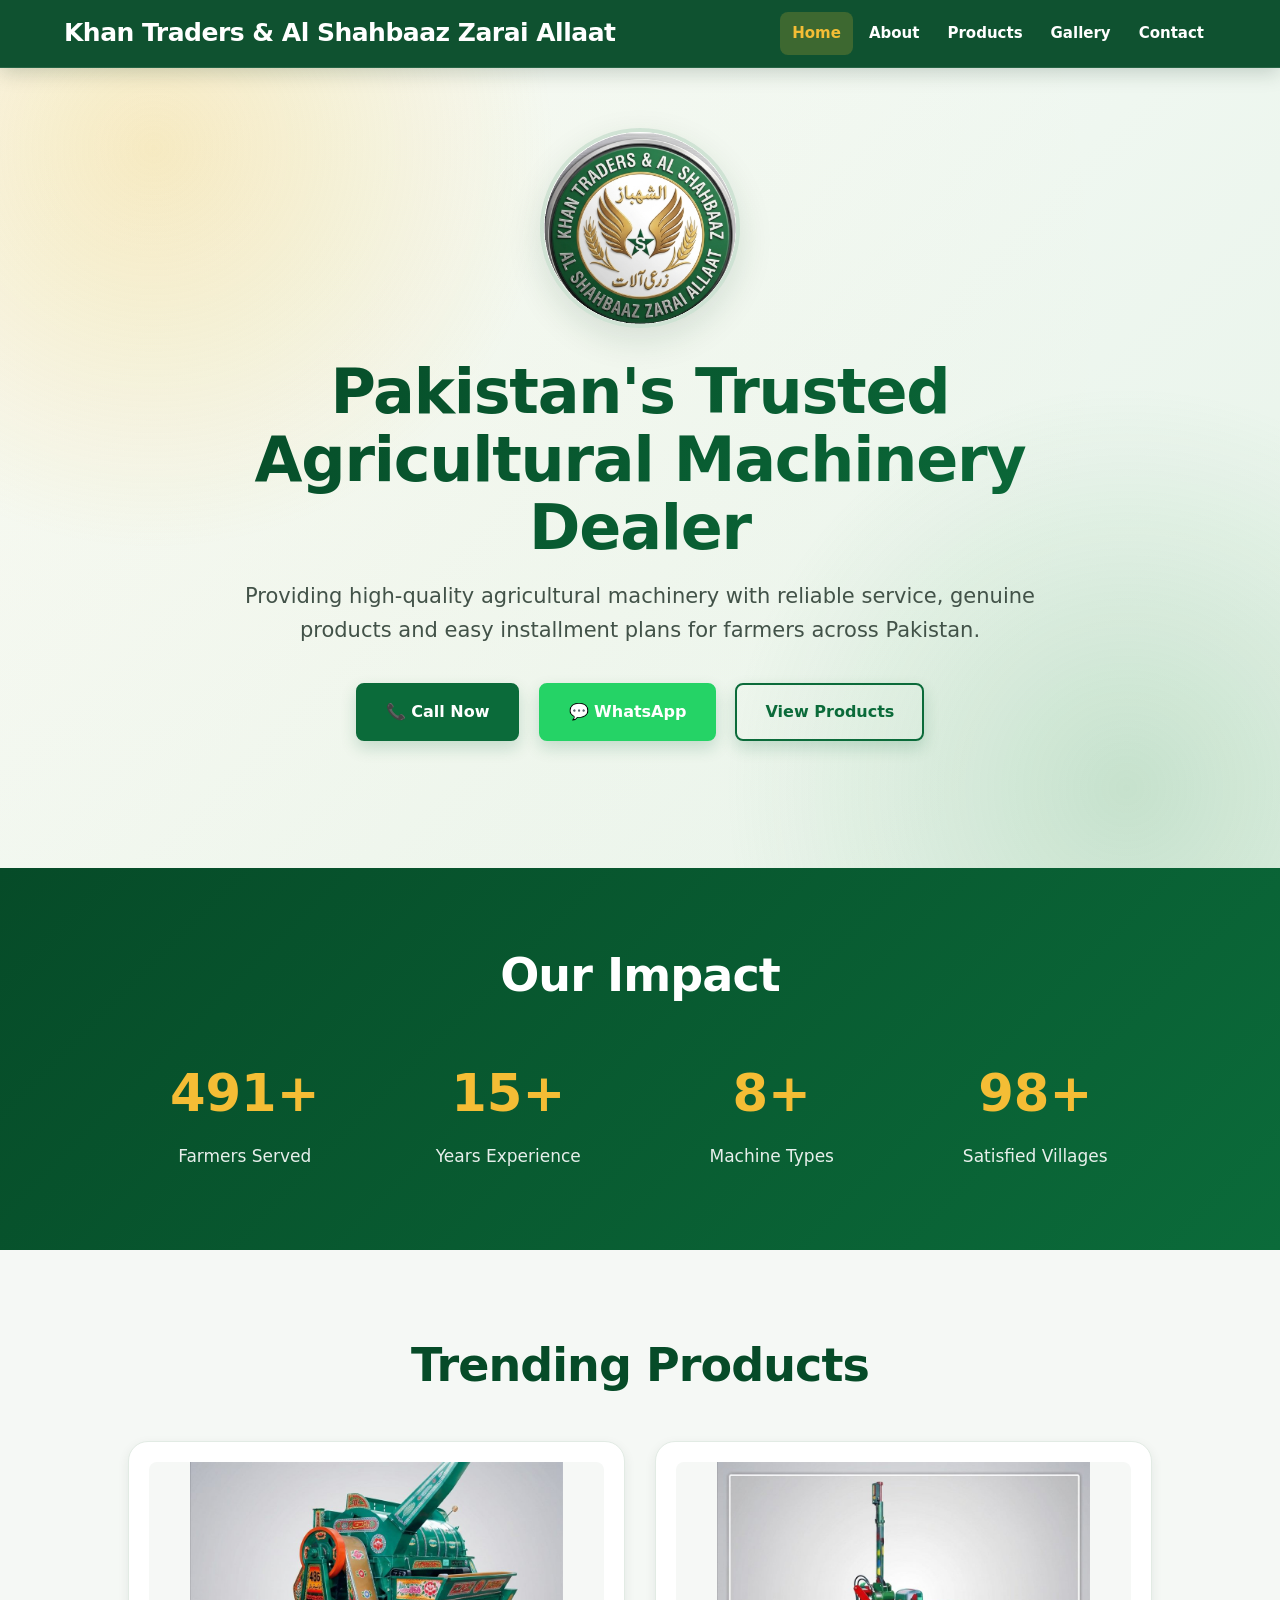
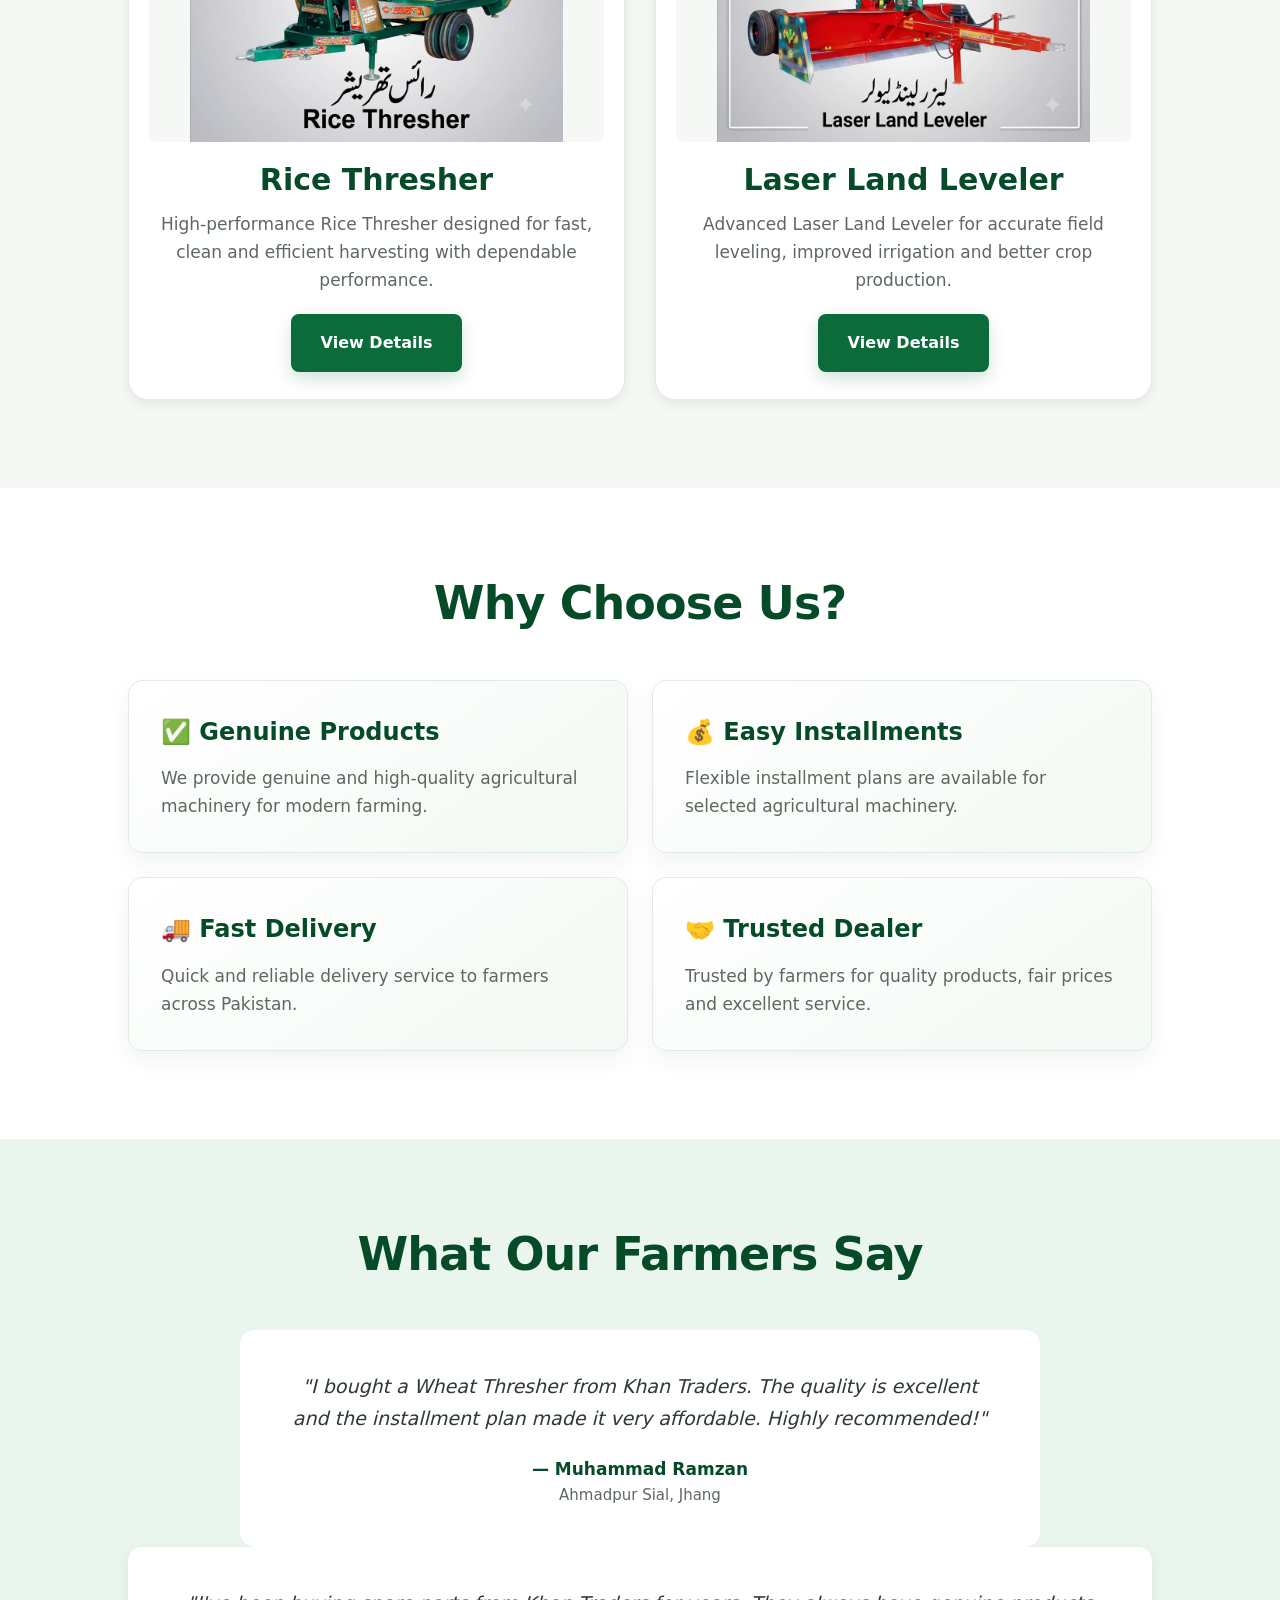
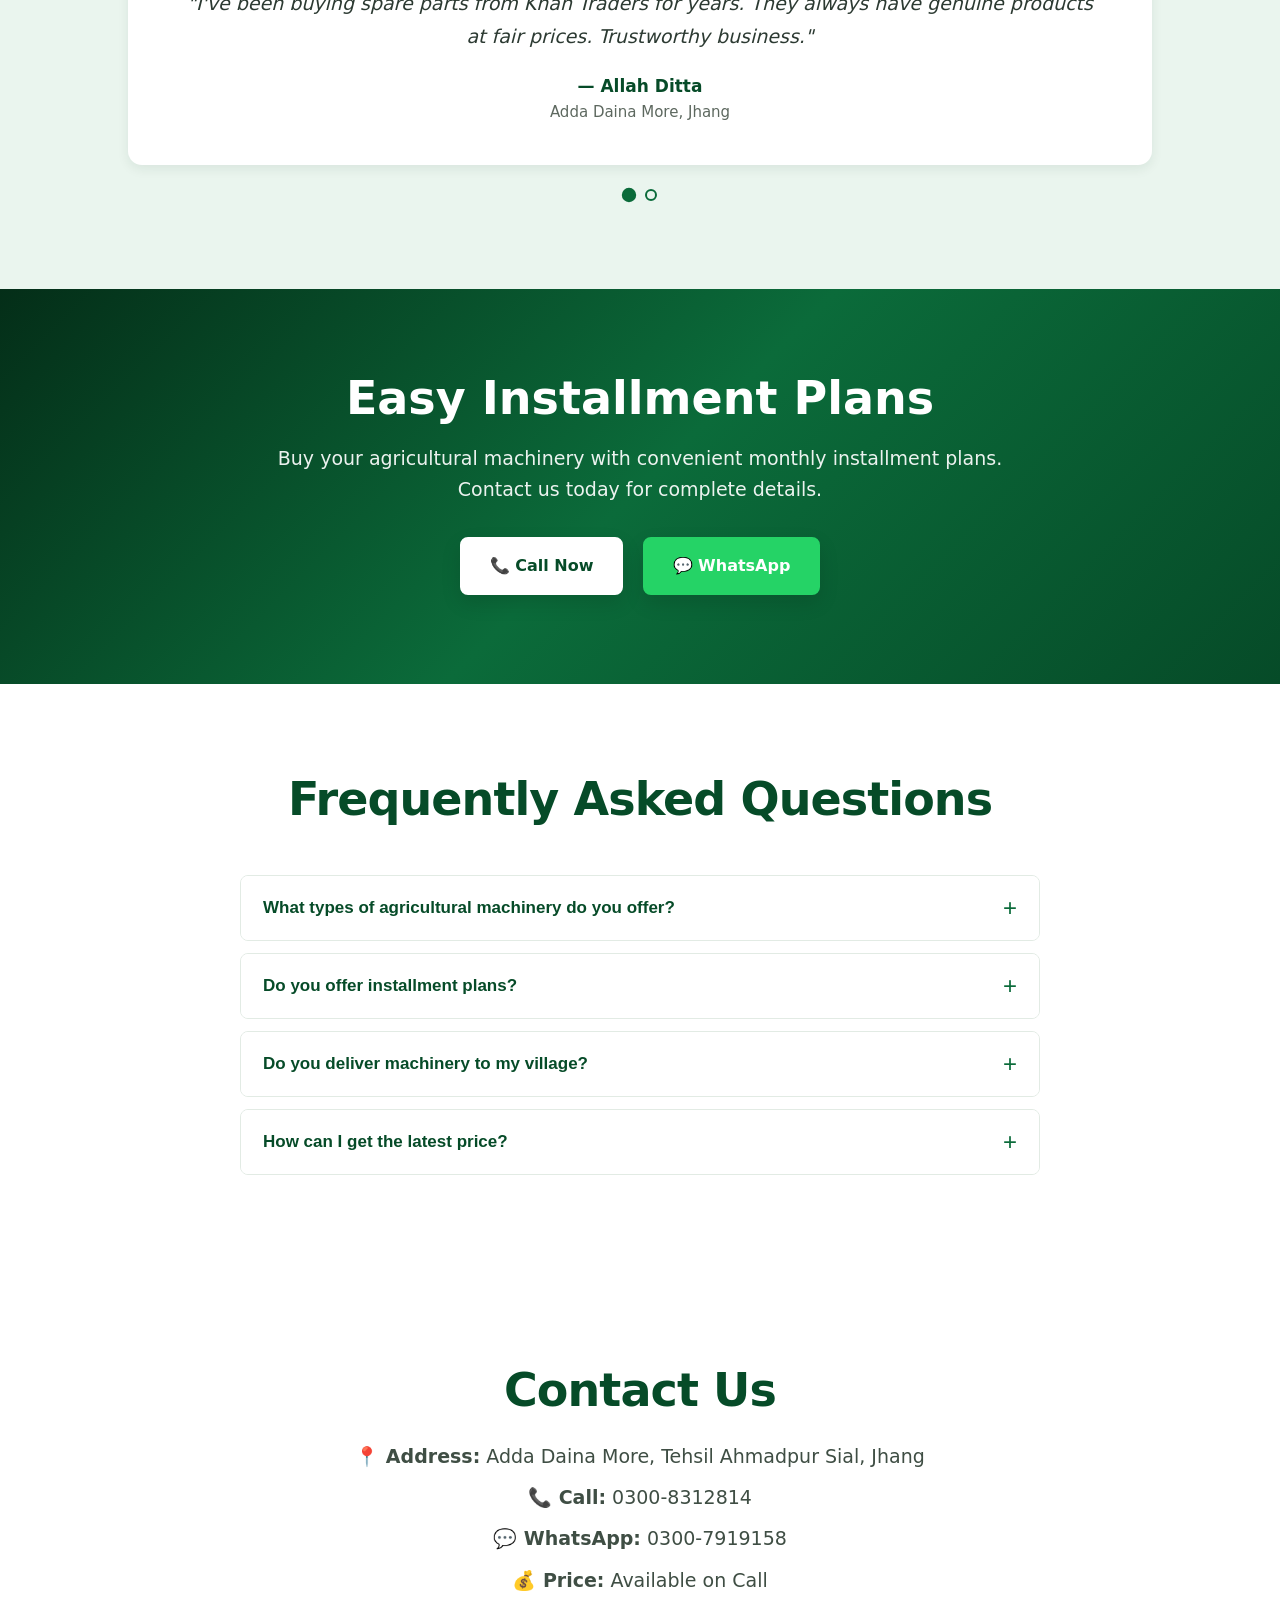
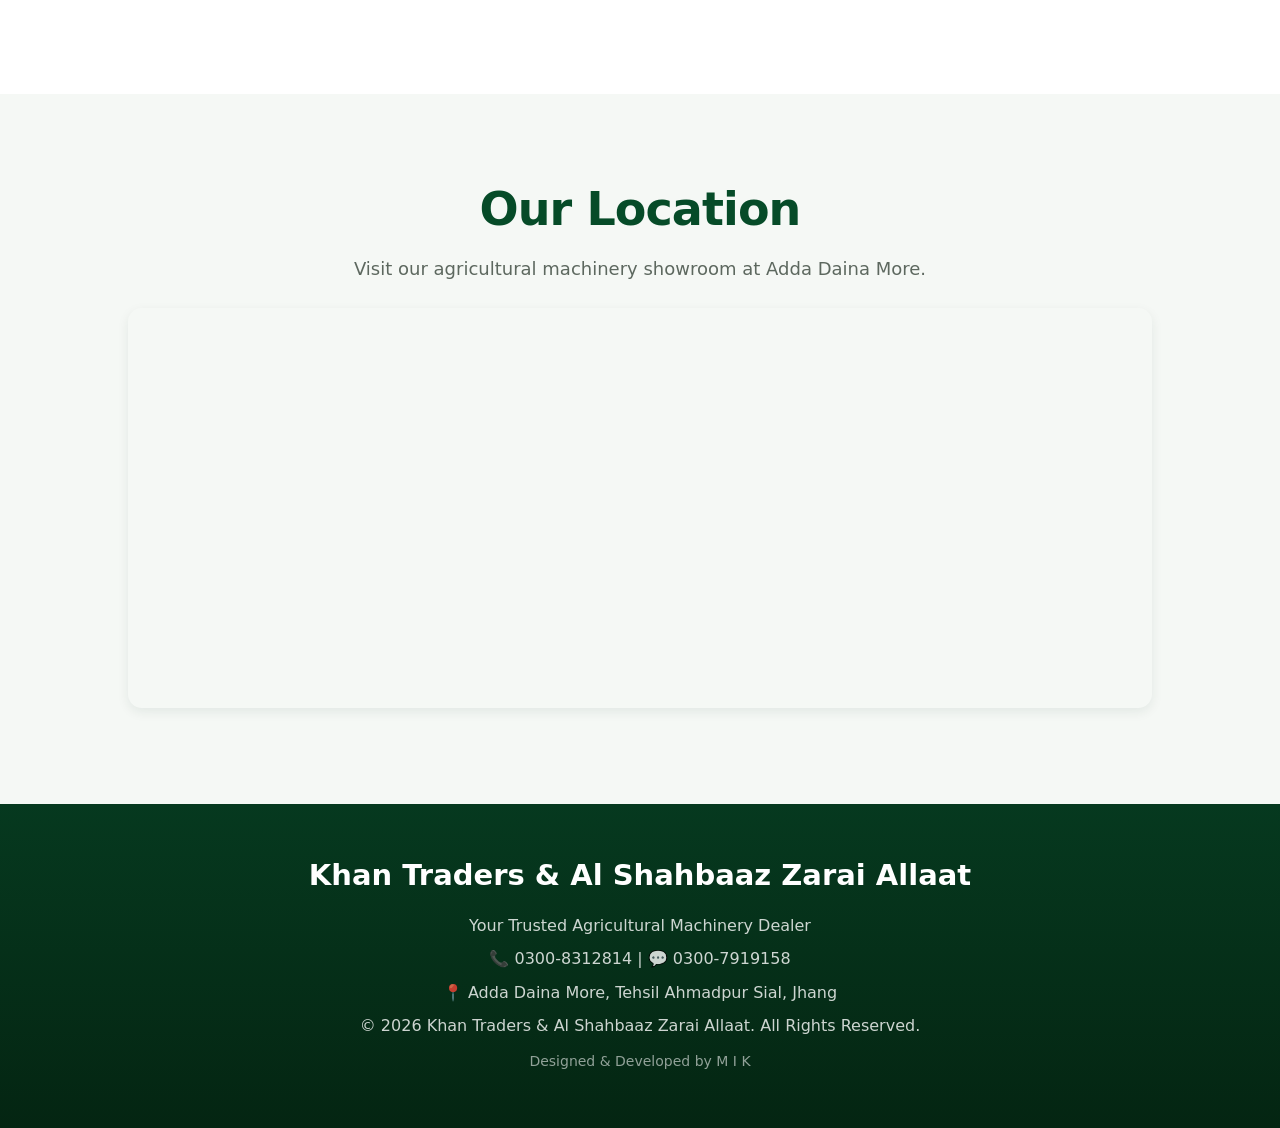
==== commit 034f3de6: "SEO fixes: canonical URL, og tags, structured data" ====
--- a/index.html
+++ b/index.html
@@ -13,85 +13,112 @@
 
     <meta charset="UTF-8">
     <meta name="viewport" content="width=device-width, initial-scale=1.0">
-
-    <!-- Primary Meta Tags -->
-    <title>Khan Traders & Al Shahbaaz Zarai Allaat | Farm Equipment</title>
-    <meta name="description" content="Khan Traders & Al Shahbaaz Zarai Allaat offers premium agricultural machinery, wheat threshers, rice threshers, rotavators, seed drills, laser land levelers & spare parts in Pakistan.">
+    <title>Khan Traders & Al Shahbaaz Zarai Allaat | Agricultural Machinery Pakistan</title>
+    <meta name="description" content="Khan Traders & Al Shahbaaz Zarai Allaat provides high-quality agricultural machinery, farm equipment, wheat threshers, rice threshers, rotavators, seed drills, laser land levelers, spare parts, and farming solutions in Pakistan.">
     <meta name="keywords" content="Khan Traders, Al Shahbaaz Zarai Allaat, Agricultural Machinery, Farm Equipment, Wheat Thresher, Rice Thresher, Rotavator, Seed Drill, Laser Land Leveler, Tractor Implements, Agriculture Pakistan">
     <meta name="author" content="Khan Traders & Al Shahbaaz Zarai Allaat">
-    <meta name="publisher" content="Khan Traders & Al Shahbaaz Zarai Allaat">
     <meta name="robots" content="index, follow">
+    <meta name="theme-color" content="#064b28">
+
+    <!-- FIXED: Canonical should point to your real custom domain, NOT github.io -->
+    <link rel="canonical" href="https://khantradersalshahbaz.com/">
+
+    <!-- Geo tags (good — keep these) -->
+    <meta name="geo.placename" content="Adda Daina More, Punjab, Pakistan">
     <meta name="geo.region" content="PK-PB">
-    <meta name="geo.placename" content="Adda Daina More, Punjab, Pakistan">
-    <meta name="theme-color" content="#064b28">
-
-    <!-- Canonical URL -->
-    <link rel="canonical" href="https://khantradersalshahbaz.com/">
-
-    <!-- Open Graph / Facebook -->
-    <meta property="og:title" content="Khan Traders & Al Shahbaaz Zarai Allaat | Farm Equipment">
+
+    <!-- FIXED: Open Graph — full absolute URLs, no bare repo names -->
+    <meta property="og:type" content="website">
+    <meta property="og:title" content="Khan Traders & Al Shahbaaz Zarai Allaat | Agricultural Machinery Pakistan">
     <meta property="og:description" content="Khan Traders & Al Shahbaaz Zarai Allaat – Quality Agricultural Machinery & Farm Equipment in Pakistan. Wheat Threshers, Rice Threshers, Rotavators, Seed Drills & more.">
-    <meta property="og:type" content="website">
     <meta property="og:url" content="https://khantradersalshahbaz.com/">
-    <meta property="og:image" content="https://khantradersalshahbaz.com/images/logo.jpg">
+    <meta property="og:image" content="https://khantradersalshahbaz.com/logo.jpg">
     <meta property="og:image:width" content="1200">
     <meta property="og:image:height" content="630">
     <meta property="og:locale" content="en_PK">
 
     <!-- Twitter Card -->
     <meta name="twitter:card" content="summary_large_image">
-    <meta name="twitter:title" content="Khan Traders & Al Shahbaaz Zarai Allaat | Farm Equipment">
+    <meta name="twitter:title" content="Khan Traders & Al Shahbaaz Zarai Allaat | Agricultural Machinery Pakistan">
     <meta name="twitter:description" content="Agricultural Machinery & Farm Equipment in Pakistan. Wheat Threshers, Rice Threshers, Rotavators, Seed Drills & more.">
-    <meta name="twitter:image" content="https://khantradersalshahbaz.com/images/logo.jpg">
-
-    <!-- Hreflang -->
-    <link rel="alternate" href="https://khantradersalshahbaz.com/" hreflang="en-PK">
-    <link rel="alternate" href="https://khantradersalshahbaz.com/" hreflang="x-default">
+    <meta name="twitter:image" content="https://khantradersalshahbaz.com/logo.jpg">
+
+    <!-- FIXED: removed broken/duplicate "alternate" tags that pointed to bare repo name.
+         If you later add an Urdu version of the site, use proper hreflang like this:
+    <link rel="alternate" href="https://khantradersalshahbaz.com/" hreflang="en-pk">
+    <link rel="alternate" href="https://khantradersalshahbaz.com/ur/" hreflang="ur-pk">
+    -->
 
     <!-- Sitemap -->
-    <link rel="sitemap" type="application/xml" title="Sitemap" href="sitemap.xml">
+    <link rel="sitemap" type="application/xml" title="Sitemap" href="https://khantradersalshahbaz.com/sitemap.xml">
 
     <!-- Stylesheet -->
     <link rel="stylesheet" href="css/style.css">
 
-    <!-- Structured Data: Local Business -->
+    <!-- ============================================================
+         NEW: Structured Data (JSON-LD) — LocalBusiness + Products
+         Ye add karne se Google mein rich results (address, phone,
+         rating stars) show honay ka chance banta hai.
+         ============================================================ -->
     <script type="application/ld+json">
     {
       "@context": "https://schema.org",
       "@type": "Store",
       "name": "Khan Traders & Al Shahbaaz Zarai Allaat",
-      "image": "https://khantradersalshahbaz.com/images/logo.jpg",
+      "image": "https://khantradersalshahbaz.com/logo.jpg",
       "url": "https://khantradersalshahbaz.com/",
-      "description": "High-quality agricultural machinery, farm equipment, wheat threshers, rice threshers, rotavators, seed drills, laser land levelers, and spare parts in Pakistan.",
+      "telephone": "+92-300-8312814",
+      "priceRange": "$$",
       "address": {
         "@type": "PostalAddress",
         "streetAddress": "Adda Daina More",
-        "addressLocality": "Ahmadpur Sial",
-        "addressRegion": "Jhang",
+        "addressLocality": "Tehsil Ahmadpur Sial, District Jhang",
+        "addressRegion": "Punjab",
         "addressCountry": "PK"
       },
-      "telephone": "+923008312814",
-      "priceRange": "$$",
-      "contactPoint": [
-        { "@type": "ContactPoint", "telephone": "+92-300-8312814", "contactType": "sales" },
-        { "@type": "ContactPoint", "telephone": "+92-300-7919158", "contactType": "customer service", "contactOption": "WhatsApp" }
+      "sameAs": [],
+      "makesOffer": [
+        {
+          "@type": "Offer",
+          "itemOffered": {
+            "@type": "Product",
+            "name": "Wheat Thresher",
+            "description": "High-quality wheat thresher for agricultural use in Pakistan."
+          }
+        },
+        {
+          "@type": "Offer",
+          "itemOffered": {
+            "@type": "Product",
+            "name": "Rice Thresher",
+            "description": "Durable rice thresher for efficient harvesting."
+          }
+        },
+        {
+          "@type": "Offer",
+          "itemOffered": {
+            "@type": "Product",
+            "name": "Rotavator",
+            "description": "Farm rotavator for soil preparation and tillage."
+          }
+        },
+        {
+          "@type": "Offer",
+          "itemOffered": {
+            "@type": "Product",
+            "name": "Seed Drill",
+            "description": "Precision seed drill for planting crops."
+          }
+        },
+        {
+          "@type": "Offer",
+          "itemOffered": {
+            "@type": "Product",
+            "name": "Laser Land Leveler",
+            "description": "Laser-guided land leveler for even field surfaces."
+          }
+        }
       ]
-    }
-    </script>
-
-    <script type="application/ld+json">
-    {
-        "@context": "https://schema.org",
-        "@type": "WebPage",
-        "name": "Home - Khan Traders & Al Shahbaaz Zarai Allaat",
-        "description": "Khan Traders & Al Shahbaaz Zarai Allaat – trusted agricultural machinery dealer at Adda Daina More, Punjab, Pakistan.",
-        "url": "https://khantradersalshahbaz.com/",
-        "breadcrumb": {
-            "@type": "BreadcrumbList",
-            "itemListElement": [
-                { "@type": "ListItem", "position": 1, "name": "Home", "item": "https://khantradersalshahbaz.com/index.html" }
-            ]
-        }
     }
     </script>
 
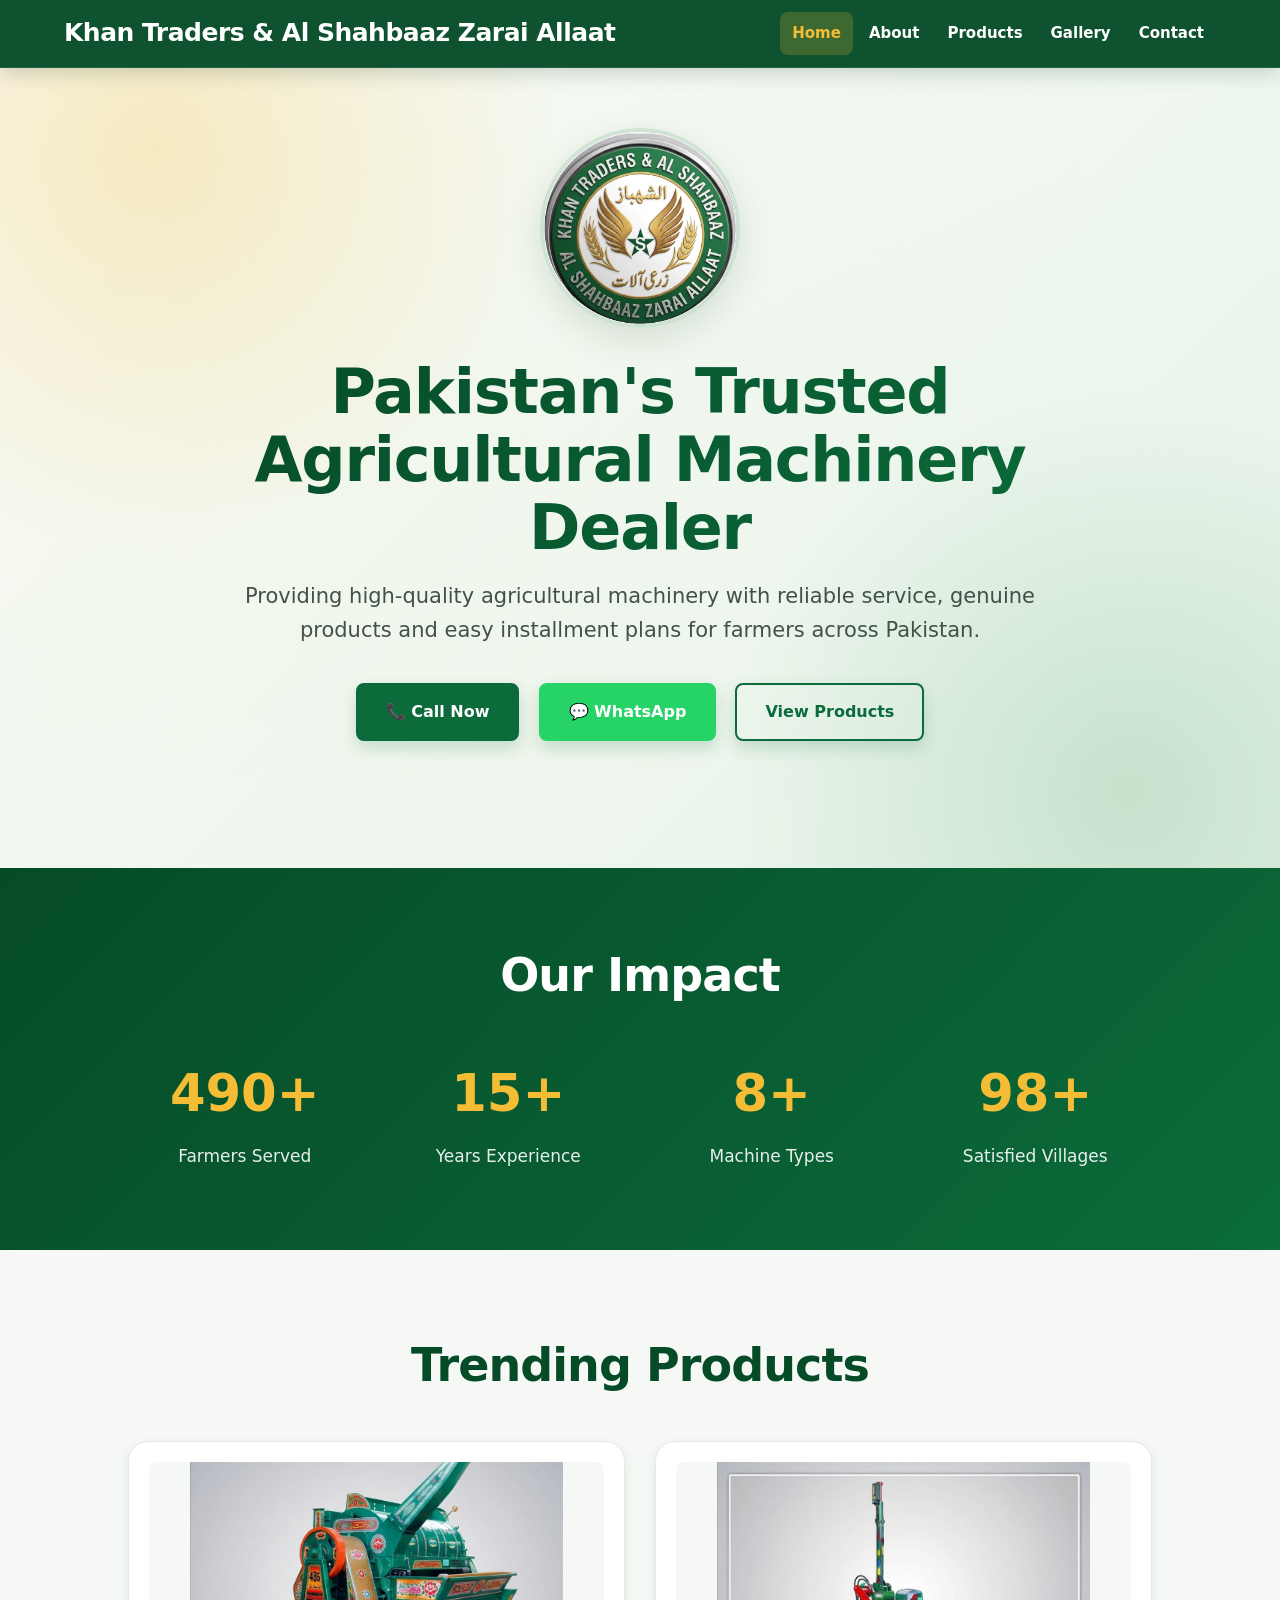
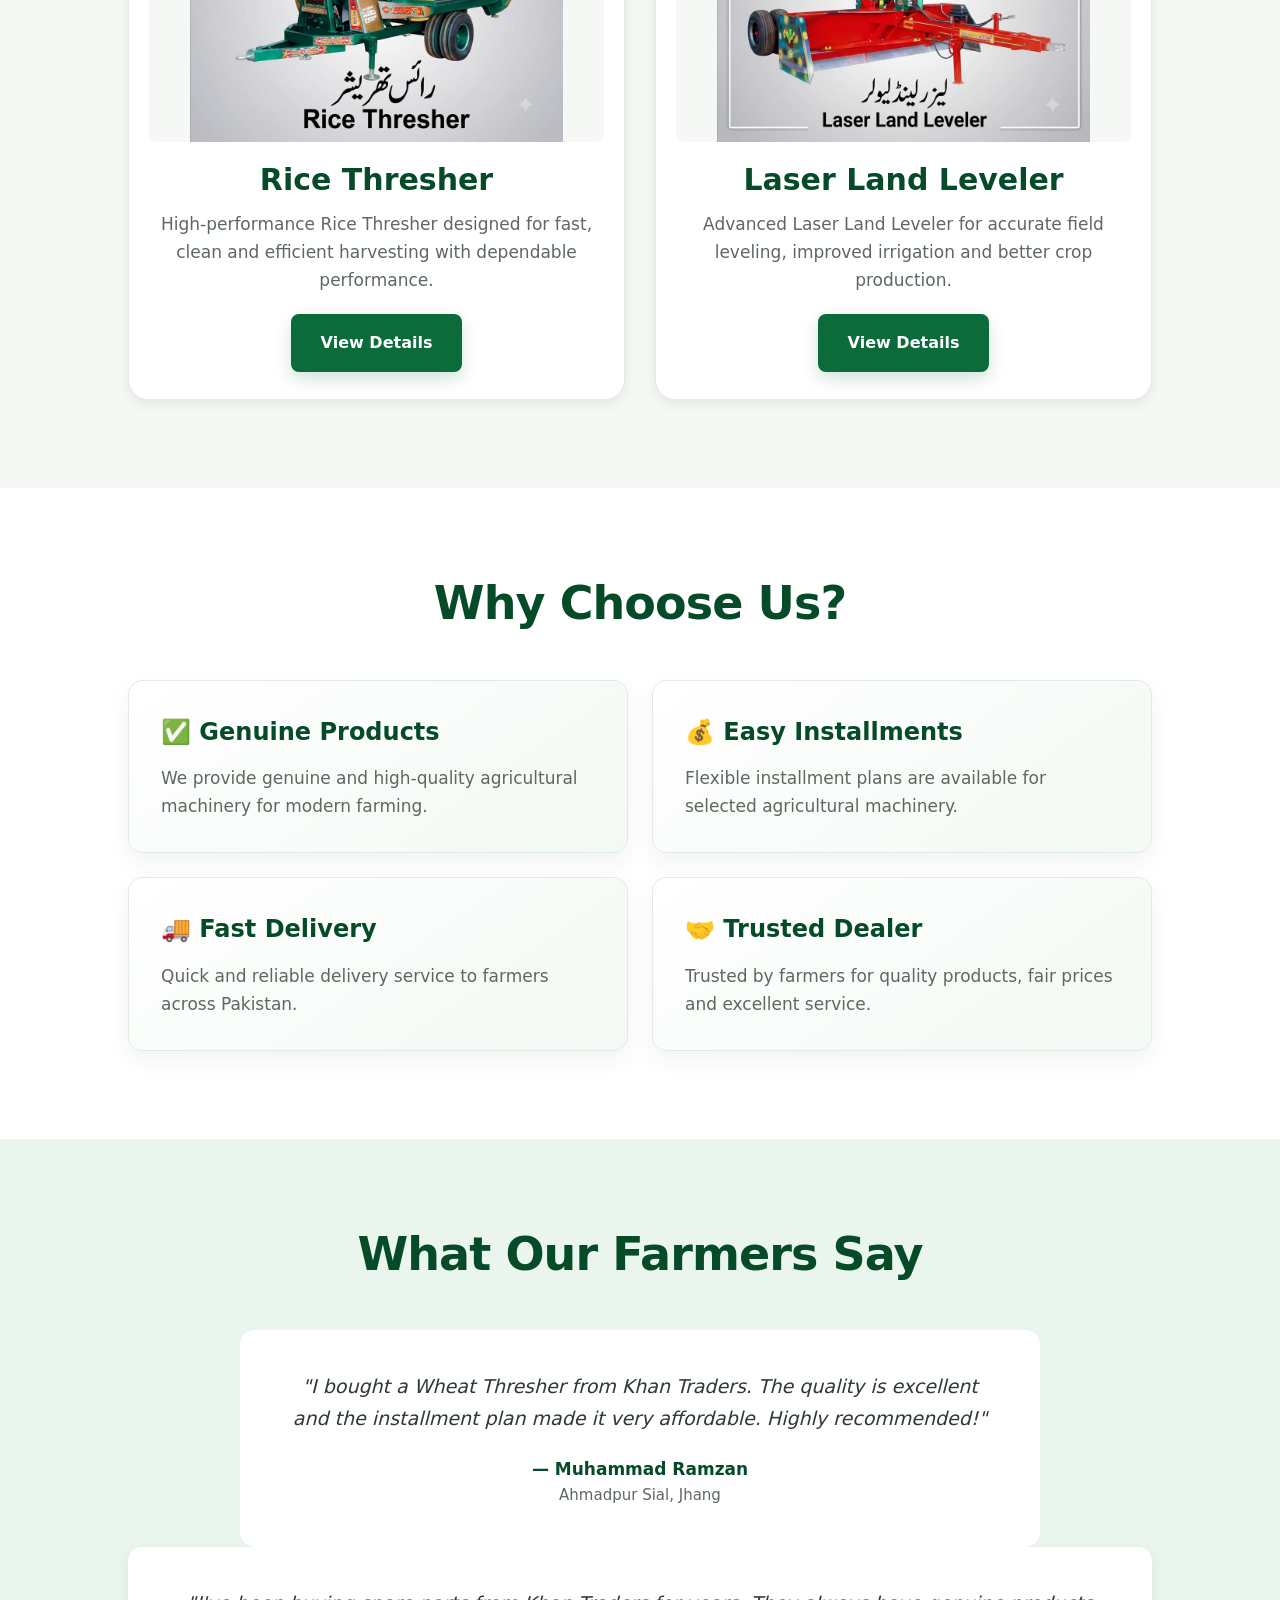
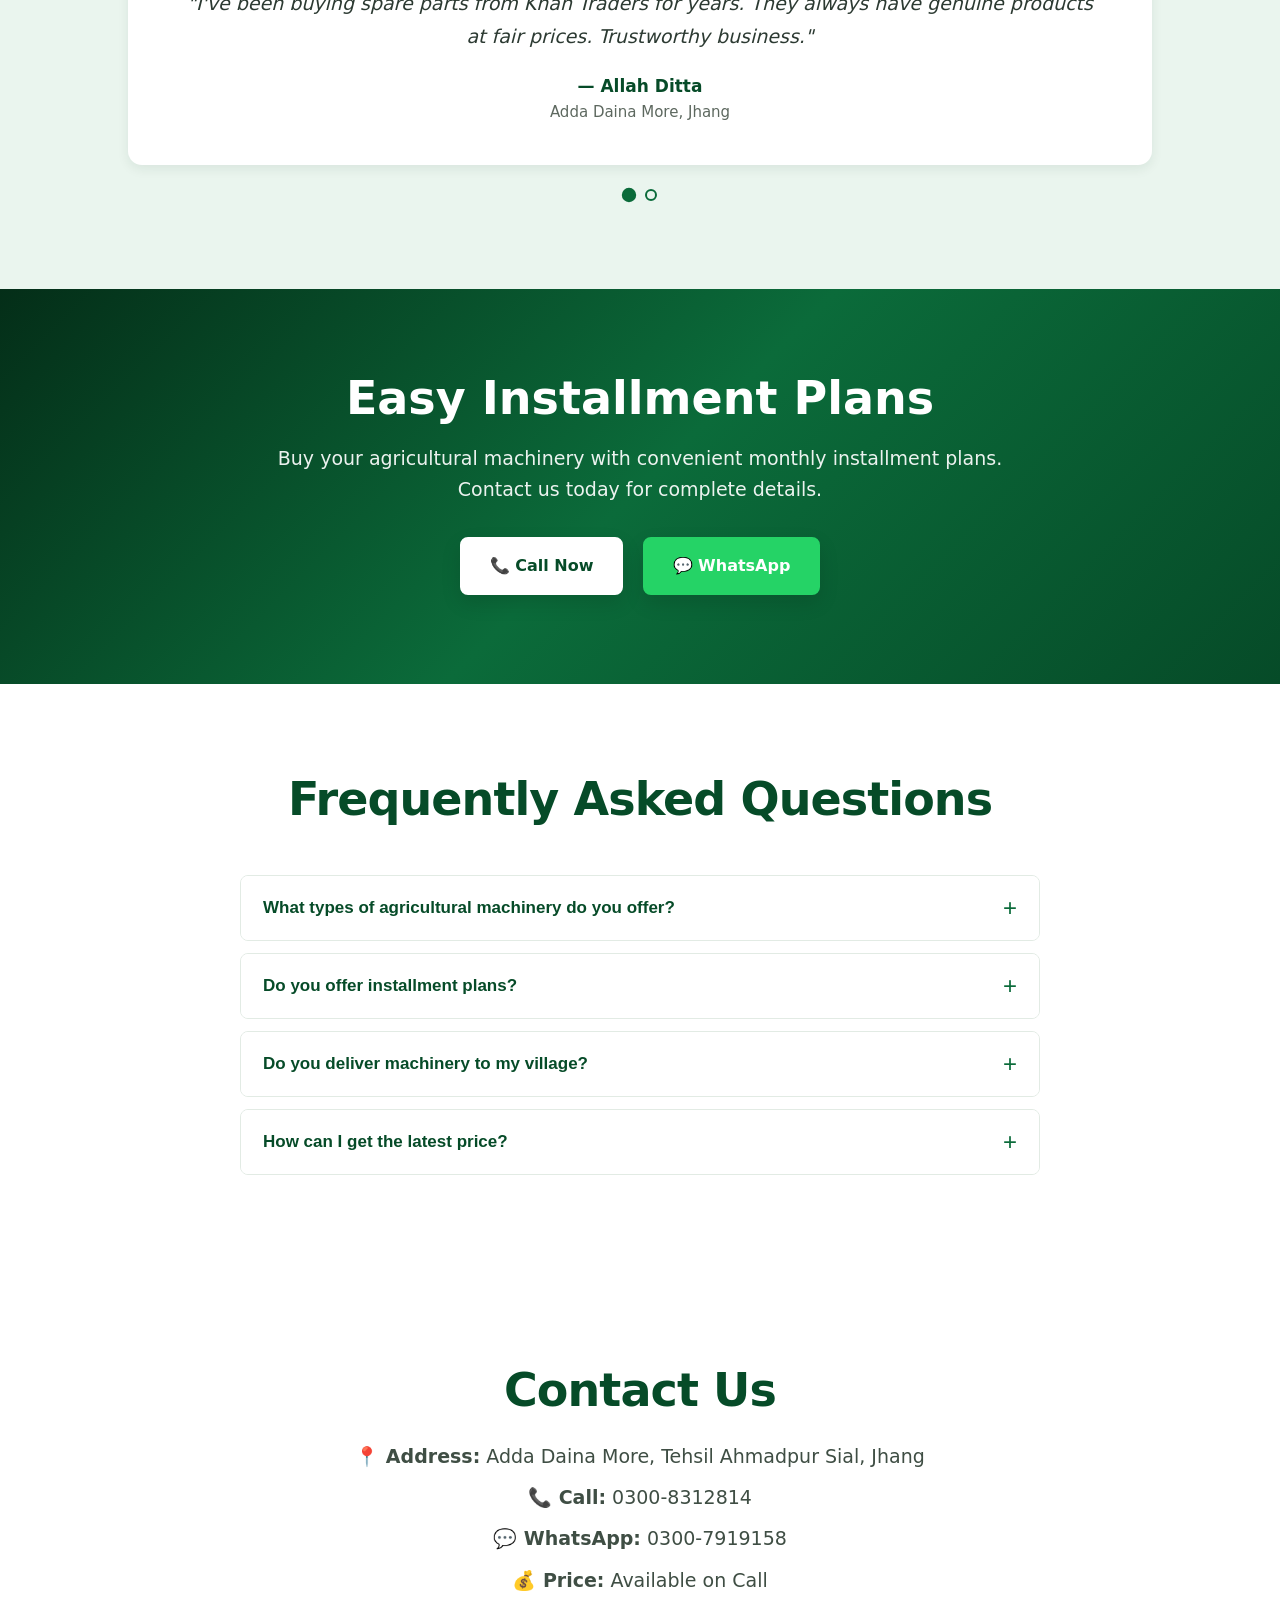
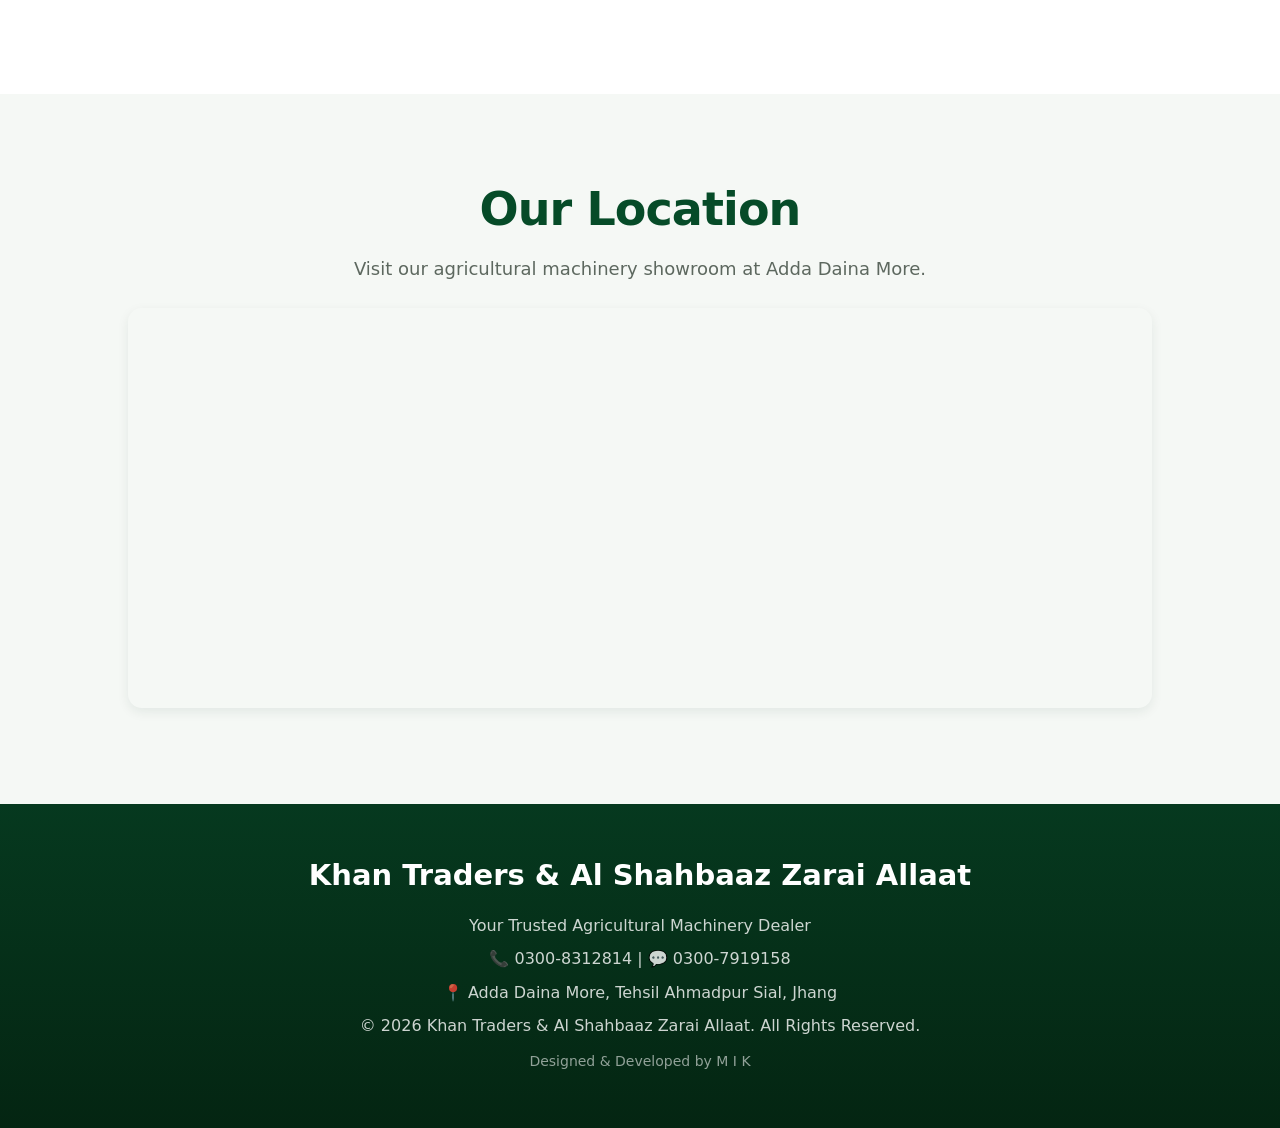
==== commit f08c045b: "Add publisher meta tag to index.html" ====
--- a/index.html
+++ b/index.html
@@ -17,6 +17,7 @@
     <meta name="description" content="Khan Traders & Al Shahbaaz Zarai Allaat provides high-quality agricultural machinery, farm equipment, wheat threshers, rice threshers, rotavators, seed drills, laser land levelers, spare parts, and farming solutions in Pakistan.">
     <meta name="keywords" content="Khan Traders, Al Shahbaaz Zarai Allaat, Agricultural Machinery, Farm Equipment, Wheat Thresher, Rice Thresher, Rotavator, Seed Drill, Laser Land Leveler, Tractor Implements, Agriculture Pakistan">
     <meta name="author" content="Khan Traders & Al Shahbaaz Zarai Allaat">
+    <meta name="publisher" content="Khan Traders & Al Shahbaaz Zarai Allaat">
     <meta name="robots" content="index, follow">
     <meta name="theme-color" content="#064b28">
 
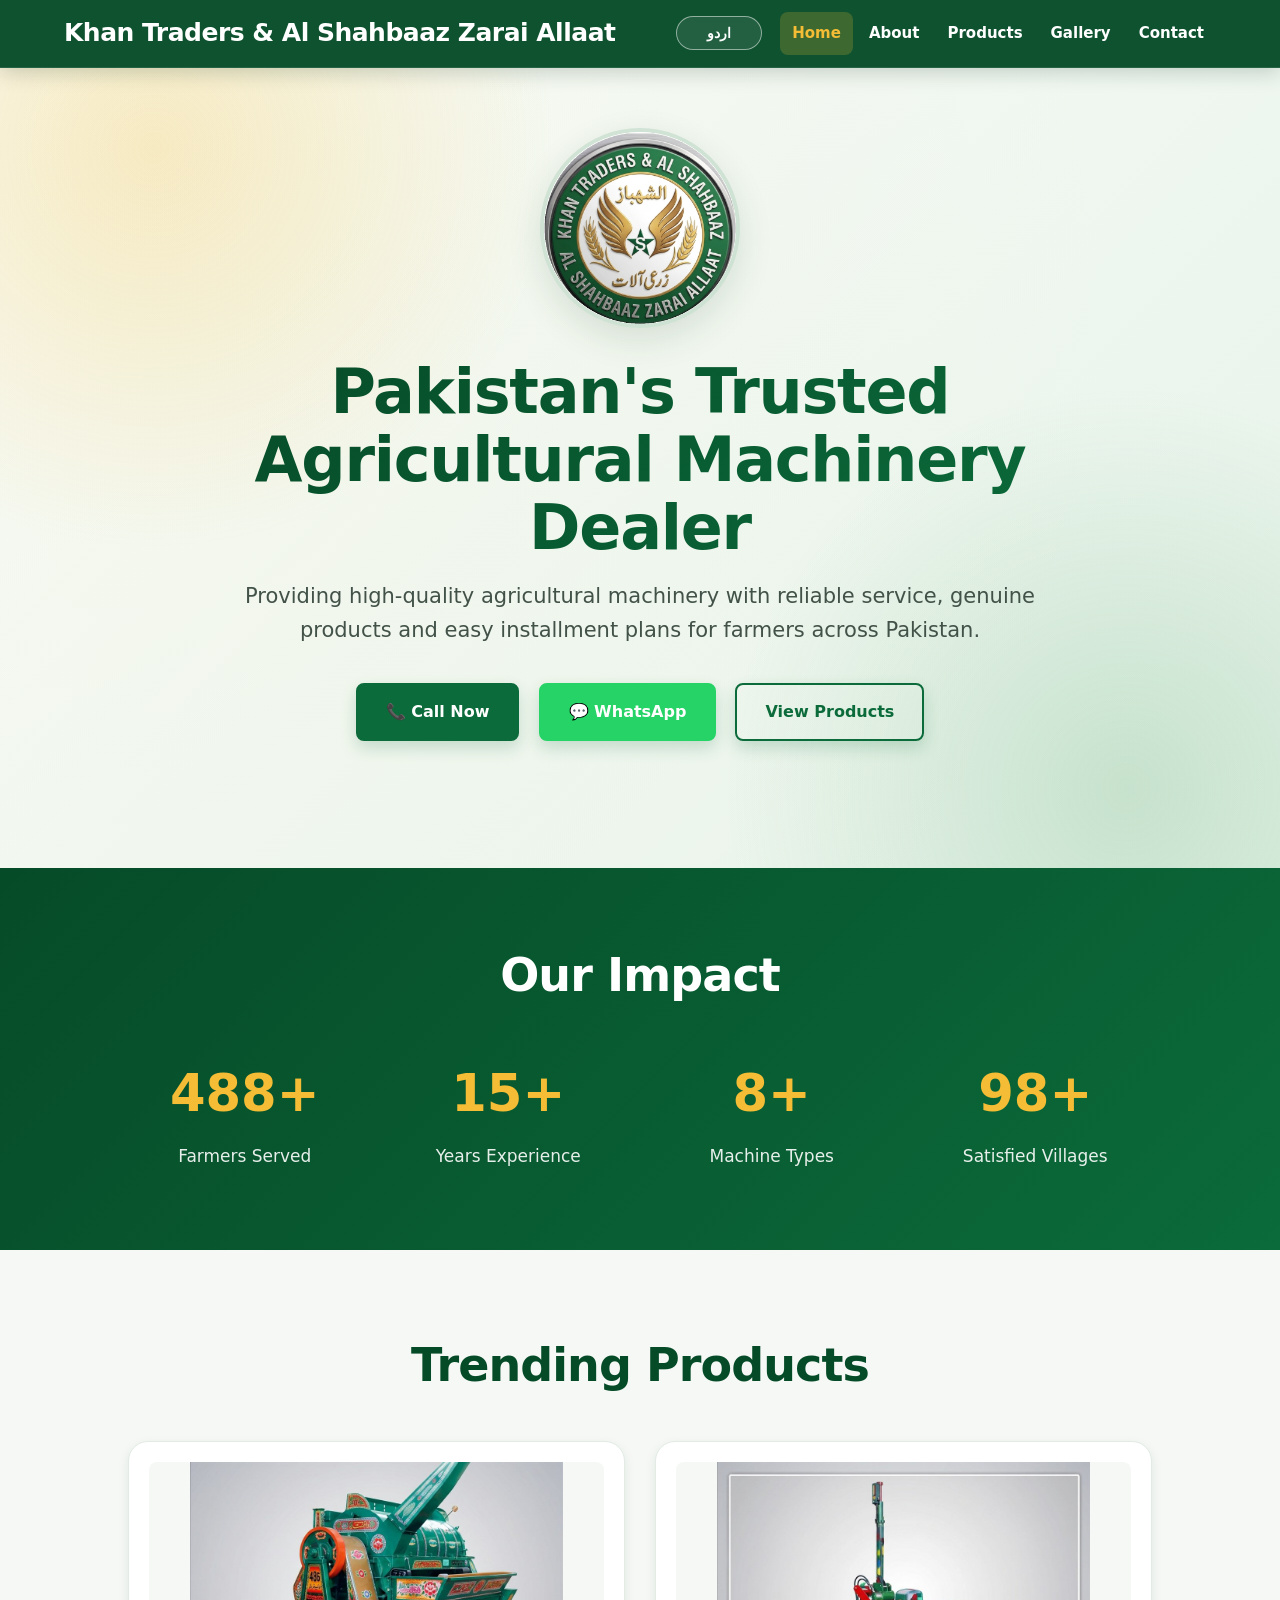
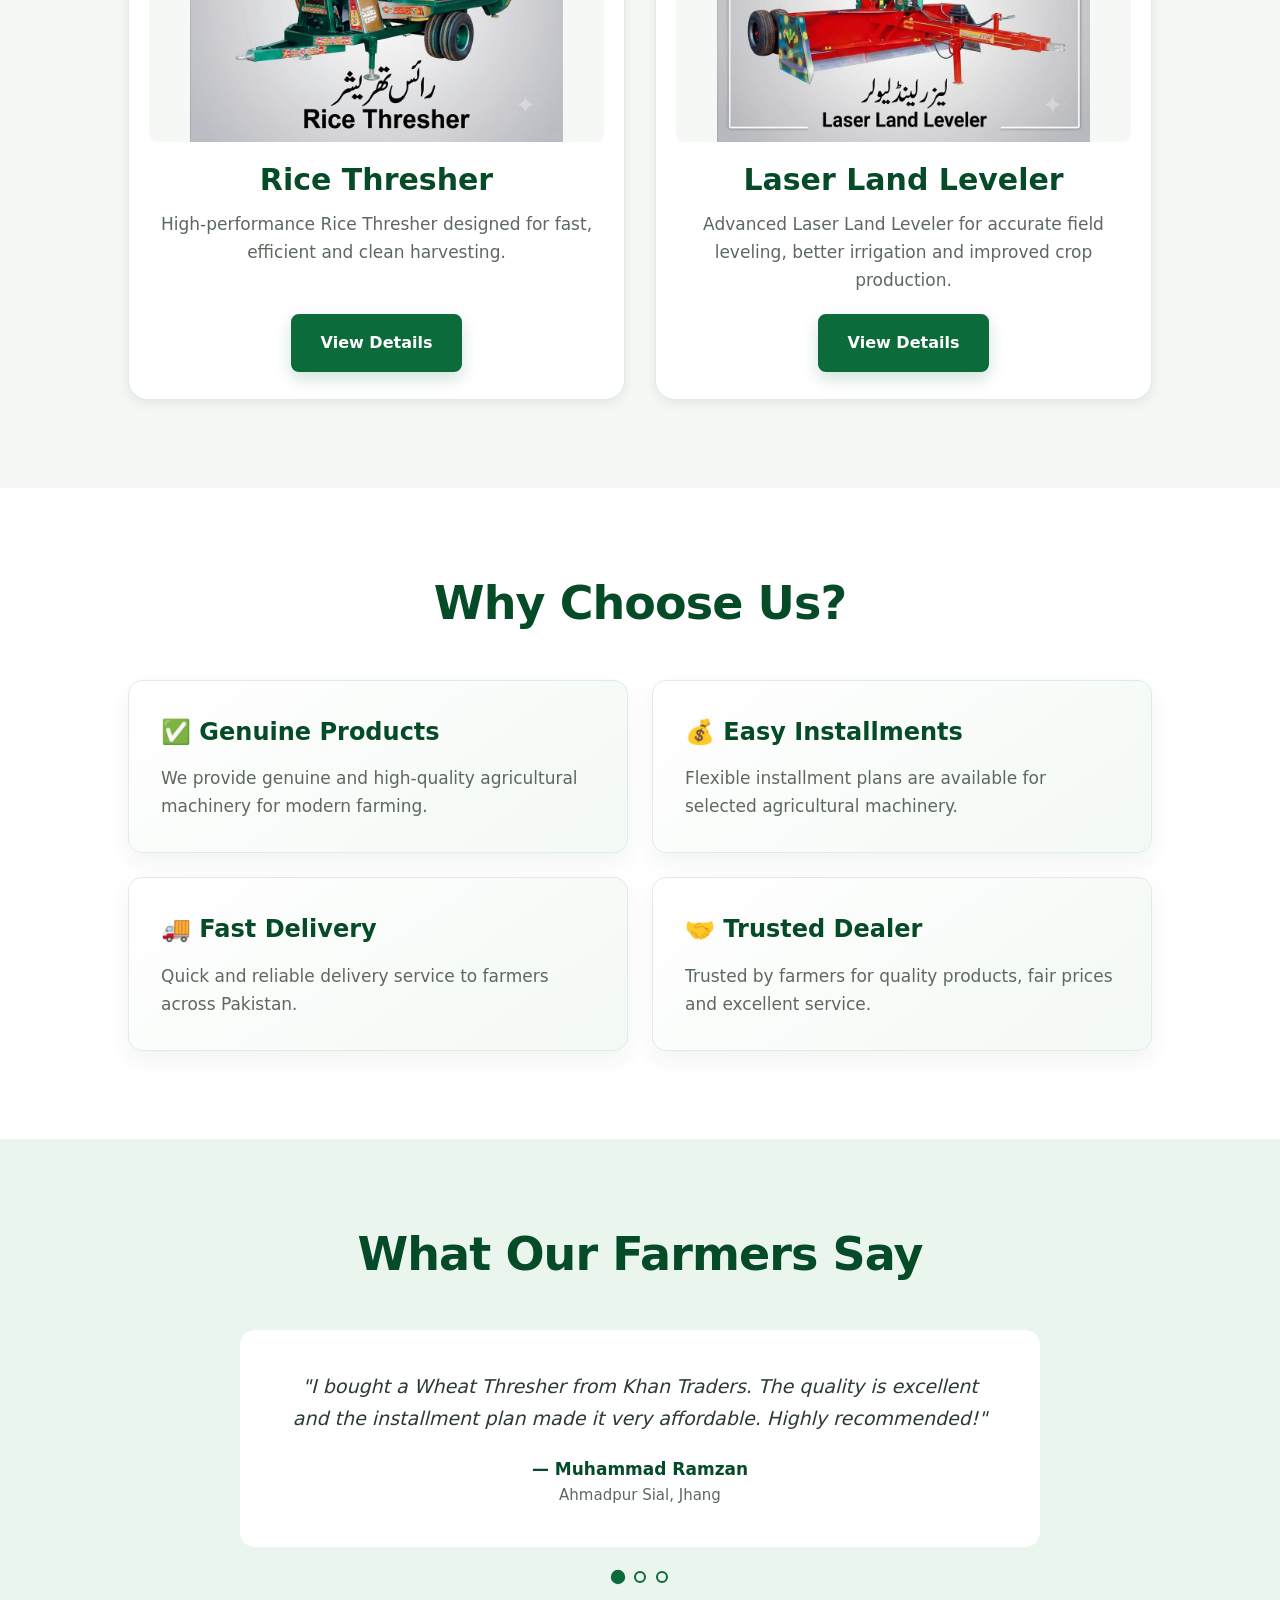
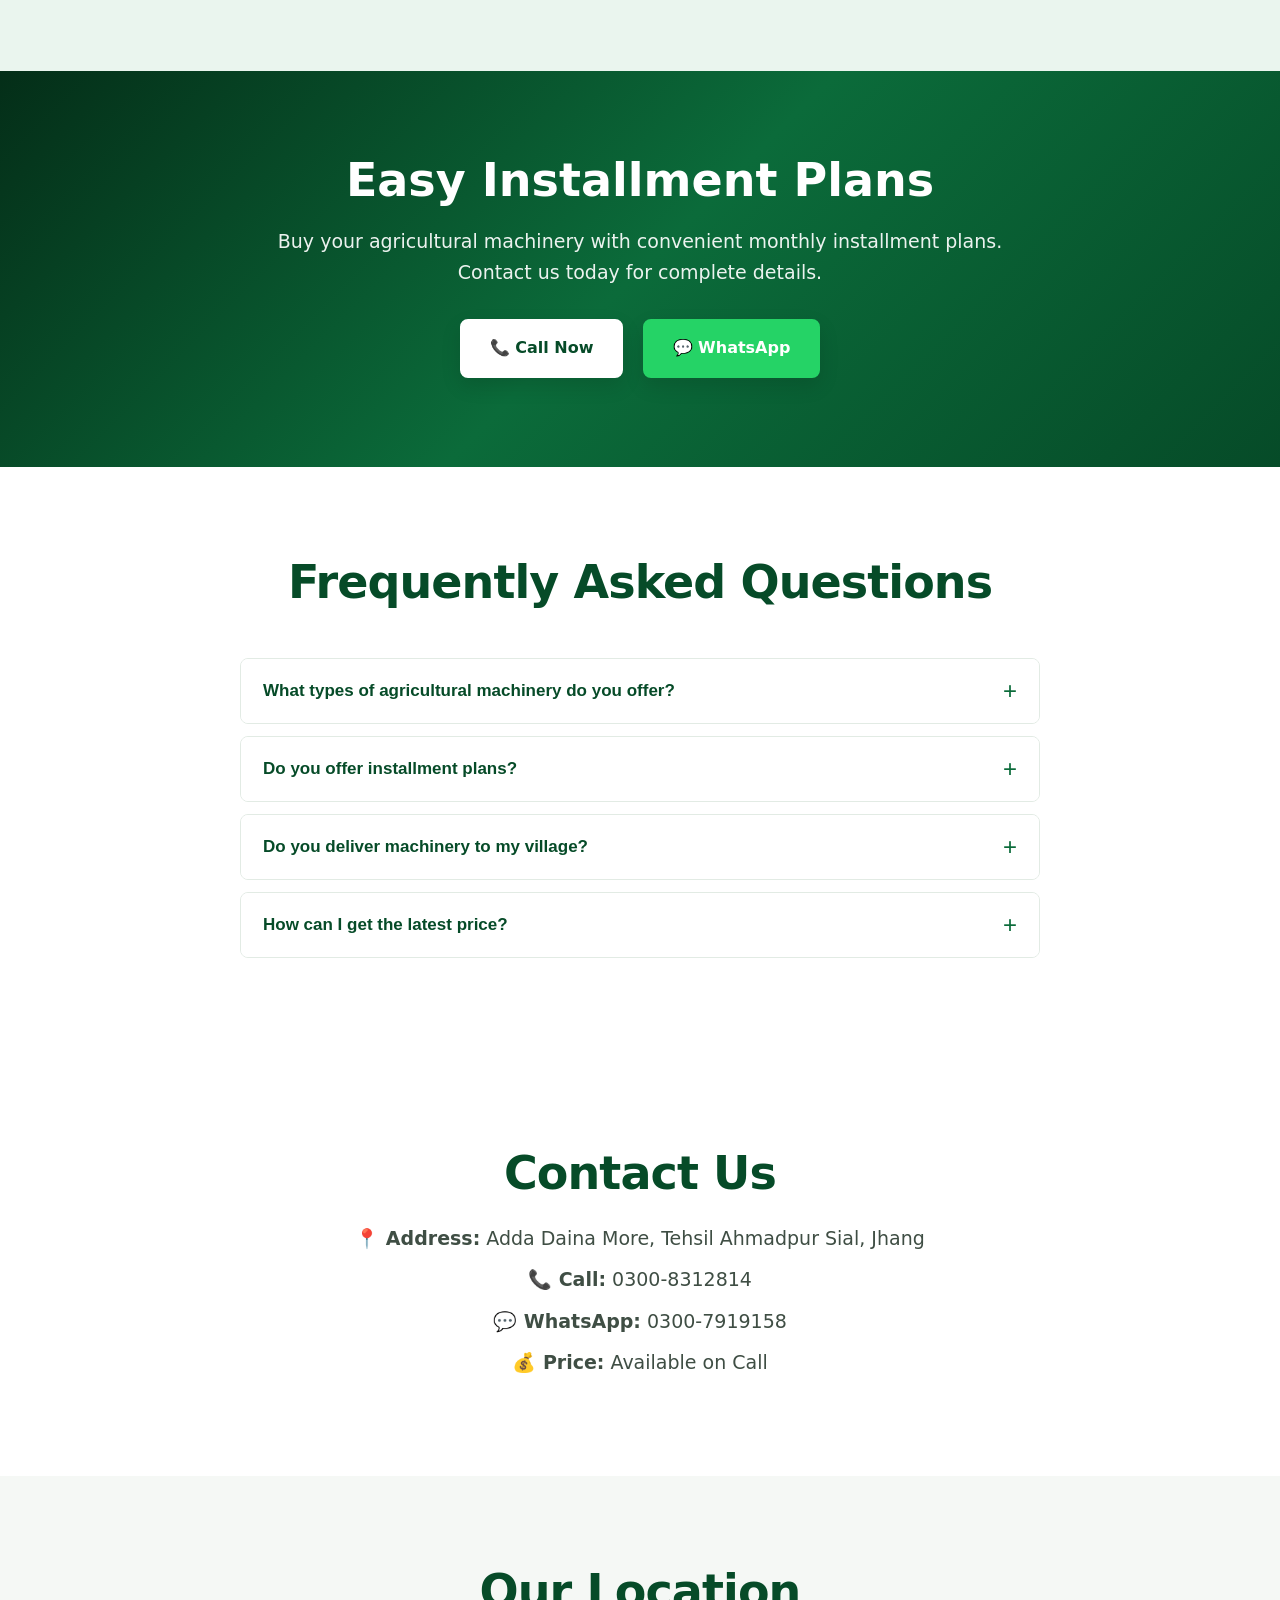
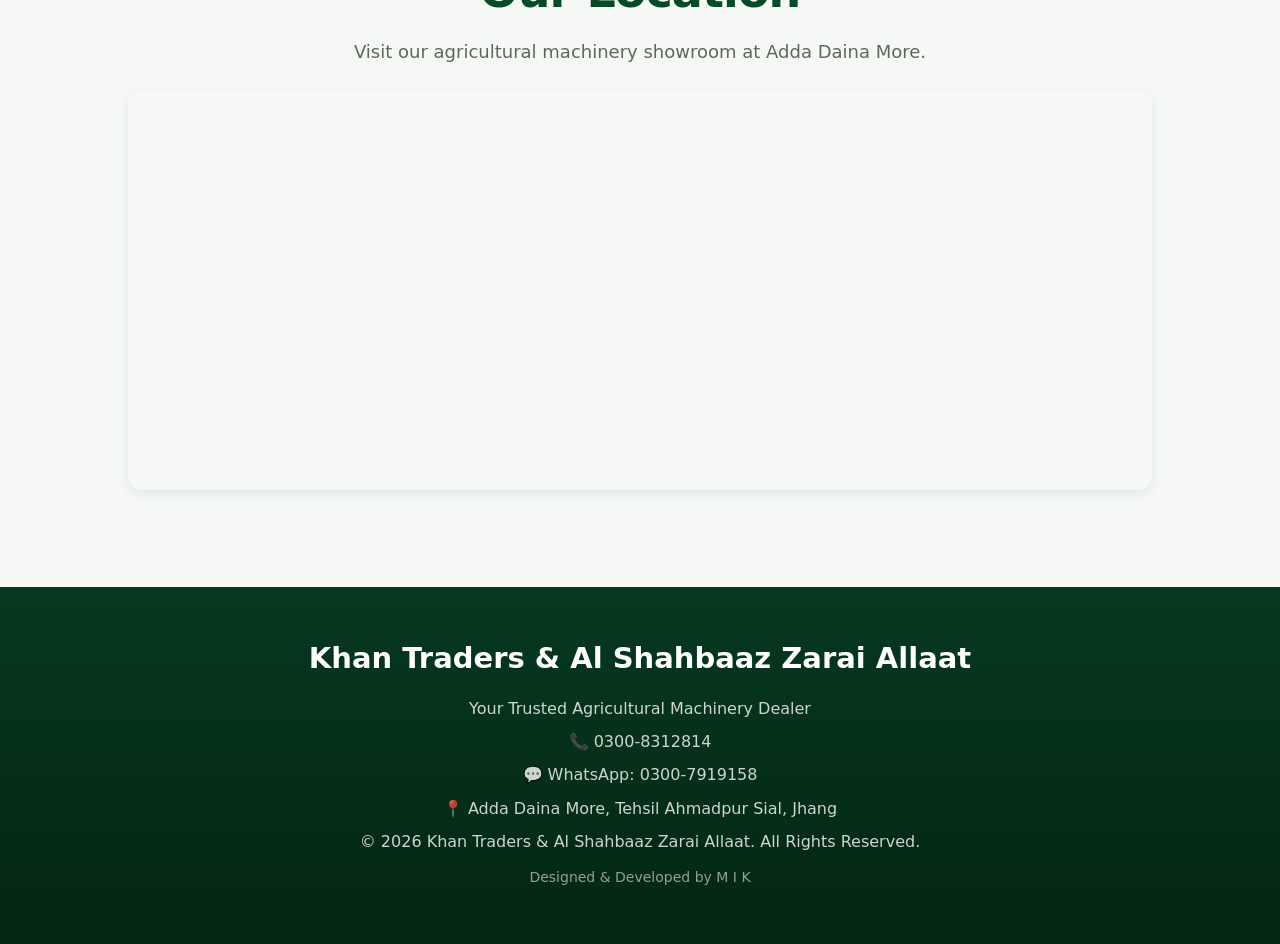
==== commit 0ab6cc48: "Add Urdu language support and RTL styling" ====
--- a/index.html
+++ b/index.html
@@ -135,15 +135,16 @@
         <nav aria-label="Main navigation">
             <img src="images/logo.jpg" alt="Khan Traders & Al Shahbaaz Zarai Allaat – Agricultural Machinery Dealer in Adda Daina More" width="320" height="240" decoding="async">
             <h1>Khan Traders & Al Shahbaaz Zarai Allaat</h1>
+            <button class="lang-toggle" type="button" aria-label="Switch to Urdu" data-lang-toggle>اردو</button>
             <button class="menu-toggle" type="button" aria-label="Open navigation menu" aria-expanded="false">
                 <span></span><span></span><span></span>
             </button>
             <ul>
-                <li><a href="index.html" aria-current="page">Home</a></li>
-                <li><a href="about.html">About</a></li>
-                <li><a href="products.html">Products</a></li>
-                <li><a href="gallery.html">Gallery</a></li>
-                <li><a href="contact.html">Contact</a></li>
+                <li><a href="index.html" aria-current="page" data-i18n="nav.home">Home</a></li>
+                <li><a href="about.html" data-i18n="nav.about">About</a></li>
+                <li><a href="products.html" data-i18n="nav.products">Products</a></li>
+                <li><a href="gallery.html" data-i18n="nav.gallery">Gallery</a></li>
+                <li><a href="contact.html" data-i18n="nav.contact">Contact</a></li>
             </ul>
         </nav>
     </header>
@@ -154,97 +155,97 @@
         <section class="hero" aria-label="Welcome and introduction">
             <img src="images/logo.jpg" alt="Khan Traders & Al Shahbaaz Zarai Allaat – Agricultural Machinery Dealer in Adda Daina More" width="320" height="240" decoding="async" class="hero-logo reveal">
             <div class="hero-text reveal">
-                <h2>Pakistan's Trusted Agricultural Machinery Dealer</h2>
-                <p>Providing high-quality agricultural machinery with reliable service, genuine products and easy installment plans for farmers across Pakistan.</p>
-                <a href="tel:03008312814" class="btn">📞 Call Now</a>
-                <a href="https://wa.me/923007919158" class="btn btn-whatsapp">💬 WhatsApp</a>
-                <a href="products.html" class="btn btn-outline">View Products</a>
+                <h2 data-i18n="home.title">Pakistan's Trusted Agricultural Machinery Dealer</h2>
+                <p data-i18n="home.subtitle">Providing high-quality agricultural machinery with reliable service, genuine products and easy installment plans for farmers across Pakistan.</p>
+                <a href="tel:03008312814" class="btn" data-i18n="cta.call">📞 Call Now</a>
+                <a href="https://wa.me/923007919158" class="btn btn-whatsapp" data-i18n="cta.whatsapp">💬 WhatsApp</a>
+                <a href="products.html" class="btn btn-outline" data-i18n="cta.products">View Products</a>
             </div>
         </section>
 
         <!-- Stats Counter -->
         <section class="stats" aria-label="Company statistics">
-            <h2 class="reveal">Our Impact</h2>
+            <h2 class="reveal" data-i18n="stats.title">Our Impact</h2>
             <div class="stats-grid">
                 <div class="stat-item reveal">
                     <h3 data-count="500">0+</h3>
-                    <p>Farmers Served</p>
+                    <p data-i18n="stats.farmers">Farmers Served</p>
                 </div>
                 <div class="stat-item reveal">
                     <h3 data-count="15">0+</h3>
-                    <p>Years Experience</p>
+                    <p data-i18n="stats.experience">Years Experience</p>
                 </div>
                 <div class="stat-item reveal">
                     <h3 data-count="8">0+</h3>
-                    <p>Machine Types</p>
+                    <p data-i18n="stats.machines">Machine Types</p>
                 </div>
                 <div class="stat-item reveal">
                     <h3 data-count="100">0+</h3>
-                    <p>Satisfied Villages</p>
+                    <p data-i18n="stats.villages">Satisfied Villages</p>
                 </div>
             </div>
         </section>
 
         <!-- Trending Products -->
         <section class="products" aria-label="Trending agricultural machinery products">
-            <h2 class="reveal">Trending Products</h2>
+            <h2 class="reveal" data-i18n="products.title">Trending Products</h2>
             <div class="product-container">
                 <div class="card reveal-left">
                     <img src="images/rice-thresher.jpg" alt="High-performance Rice Thresher machine for fast and efficient harvesting – Khan Traders" width="960" height="720" loading="lazy" decoding="async">
-                    <h3>Rice Thresher</h3>
-                    <p>High-performance Rice Thresher designed for fast, clean and efficient harvesting with dependable performance.</p>
-                    <a href="products.html" class="btn">View Details</a>
+                    <h3 data-i18n="product.riceName">Rice Thresher</h3>
+                    <p data-i18n="product.riceDesc">High-performance Rice Thresher designed for fast, clean and efficient harvesting with dependable performance.</p>
+                    <a href="products.html" class="btn" data-i18n="cta.details">View Details</a>
                 </div>
                 <div class="card reveal-right">
                     <img src="images/laser-land-leveler.jpg" alt="Advanced Laser Land Leveler for accurate field leveling and better irrigation – Khan Traders" width="960" height="720" loading="lazy" decoding="async">
-                    <h3>Laser Land Leveler</h3>
-                    <p>Advanced Laser Land Leveler for accurate field leveling, improved irrigation and better crop production.</p>
-                    <a href="products.html" class="btn">View Details</a>
+                    <h3 data-i18n="product.laserName">Laser Land Leveler</h3>
+                    <p data-i18n="product.laserDesc">Advanced Laser Land Leveler for accurate field leveling, improved irrigation and better crop production.</p>
+                    <a href="products.html" class="btn" data-i18n="cta.details">View Details</a>
                 </div>
             </div>
         </section>
 
         <!-- Why Choose Us -->
         <section class="why" aria-label="Why choose Khan Traders for agricultural machinery">
-            <h2 class="reveal">Why Choose Us?</h2>
+            <h2 class="reveal" data-i18n="why.title">Why Choose Us?</h2>
             <div class="why-box">
                 <div class="why-card reveal-left">
-                    <h3>✅ Genuine Products</h3>
-                    <p>We provide genuine and high-quality agricultural machinery for modern farming.</p>
+                    <h3 data-i18n="why.genuine">✅ Genuine Products</h3>
+                    <p data-i18n="why.genuineText">We provide genuine and high-quality agricultural machinery for modern farming.</p>
                 </div>
                 <div class="why-card reveal-right">
-                    <h3>💰 Easy Installments</h3>
-                    <p>Flexible installment plans are available for selected agricultural machinery.</p>
+                    <h3 data-i18n="why.installments">💰 Easy Installments</h3>
+                    <p data-i18n="why.installmentsText">Flexible installment plans are available for selected agricultural machinery.</p>
                 </div>
                 <div class="why-card reveal-left">
-                    <h3>🚚 Fast Delivery</h3>
-                    <p>Quick and reliable delivery service to farmers across Pakistan.</p>
+                    <h3 data-i18n="why.delivery">🚚 Fast Delivery</h3>
+                    <p data-i18n="why.deliveryText">Quick and reliable delivery service to farmers across Pakistan.</p>
                 </div>
                 <div class="why-card reveal-right">
-                    <h3>🤝 Trusted Dealer</h3>
-                    <p>Trusted by farmers for quality products, fair prices and excellent service.</p>
+                    <h3 data-i18n="why.trusted">🤝 Trusted Dealer</h3>
+                    <p data-i18n="why.trustedText">Trusted by farmers for quality products, fair prices and excellent service.</p>
                 </div>
             </div>
         </section>
 
         <!-- Testimonials -->
         <section class="testimonials" aria-label="Customer testimonials">
-            <h2 class="reveal">What Our Farmers Say</h2>
+            <h2 class="reveal" data-i18n="testimonials.title">What Our Farmers Say</h2>
             <div class="testimonial-carousel reveal">
                 <div class="testimonial-slide">
-                    <p>"I bought a Wheat Thresher from Khan Traders. The quality is excellent and the installment plan made it very affordable. Highly recommended!"</p>
-                    <div class="author">— Muhammad Ramzan</div>
-                    <div class="location">Ahmadpur Sial, Jhang</div>
+                    <p data-i18n="testimonial.one">"I bought a Wheat Thresher from Khan Traders. The quality is excellent and the installment plan made it very affordable. Highly recommended!"</p>
+                    <div class="author" data-i18n="testimonial.oneAuthor">— Muhammad Ramzan</div>
+                    <div class="location" data-i18n="testimonial.oneCity">Ahmadpur Sial, Jhang</div>
                 </div>
                 <div class="testimonial-slide">
-                    <p>"Best agricultural machinery dealer in our area. Their Laser Land Leveler improved my crop yield significantly. Great after-sales service!"</div>
-                    <div class="author">— Saleem Akhtar</div>
-                    <div class="location">Shorkot, Jhang</div>
+                    <p data-i18n="testimonial.two">"Best agricultural machinery dealer in our area. Their Laser Land Leveler improved my crop yield significantly. Great after-sales service!"</p>
+                    <div class="author" data-i18n="testimonial.twoAuthor">— Saleem Akhtar</div>
+                    <div class="location" data-i18n="testimonial.twoCity">Shorkot, Jhang</div>
                 </div>
                 <div class="testimonial-slide">
-                    <p>"I've been buying spare parts from Khan Traders for years. They always have genuine products at fair prices. Trustworthy business."</p>
-                    <div class="author">— Allah Ditta</div>
-                    <div class="location">Adda Daina More, Jhang</div>
+                    <p data-i18n="testimonial.three">"I've been buying spare parts from Khan Traders for years. They always have genuine products at fair prices. Trustworthy business."</p>
+                    <div class="author" data-i18n="testimonial.threeAuthor">— Allah Ditta</div>
+                    <div class="location" data-i18n="testimonial.threeCity">Adda Daina More, Jhang</div>
                 </div>
             </div>
             <div class="testimonial-dots" role="tablist" aria-label="Testimonial navigation"></div>
@@ -252,38 +253,38 @@
 
         <!-- Installment Section -->
         <section class="installment-section" aria-label="Easy installment plans information">
-            <h2 class="reveal">Easy Installment Plans</h2>
-            <p>Buy your agricultural machinery with convenient monthly installment plans. Contact us today for complete details.</p>
-            <a href="tel:03008312814" class="btn">📞 Call Now</a>
-            <a href="https://wa.me/923007919158" class="btn btn-whatsapp">💬 WhatsApp</a>
+            <h2 class="reveal" data-i18n="installment.title">Easy Installment Plans</h2>
+            <p data-i18n="installment.text">Buy your agricultural machinery with convenient monthly installment plans. Contact us today for complete details.</p>
+            <a href="tel:03008312814" class="btn" data-i18n="cta.call">📞 Call Now</a>
+            <a href="https://wa.me/923007919158" class="btn btn-whatsapp" data-i18n="cta.whatsapp">💬 WhatsApp</a>
         </section>
 
         <!-- FAQ -->
         <section class="faq" aria-label="Frequently asked questions">
-            <h2 class="reveal">Frequently Asked Questions</h2>
+            <h2 class="reveal" data-i18n="faq.title">Frequently Asked Questions</h2>
             <div class="faq-list">
                 <div class="faq-item reveal">
-                    <button class="faq-question" aria-expanded="false">What types of agricultural machinery do you offer?</button>
+                    <button class="faq-question" aria-expanded="false" data-i18n="faq.q1">What types of agricultural machinery do you offer?</button>
                     <div class="faq-answer">
-                        <p>We offer a wide range including Wheat Threshers, Rice Threshers, Laser Land Levelers, Rotavators, Reaper Machines, Seed Drills, Multi Crop Threshers, and genuine spare parts.</p>
+                        <p data-i18n="faq.a1">We offer a wide range including Wheat Threshers, Rice Threshers, Laser Land Levelers, Rotavators, Reaper Machines, Seed Drills, Multi Crop Threshers, and genuine spare parts.</p>
                     </div>
                 </div>
                 <div class="faq-item reveal">
-                    <button class="faq-question" aria-expanded="false">Do you offer installment plans?</button>
+                    <button class="faq-question" aria-expanded="false" data-i18n="faq.q2">Do you offer installment plans?</button>
                     <div class="faq-answer">
-                        <p>Yes! We provide flexible and easy monthly installment plans on selected agricultural machinery. Contact us for complete details and eligibility.</p>
+                        <p data-i18n="faq.a2">Yes! We provide flexible and easy monthly installment plans on selected agricultural machinery. Contact us for complete details and eligibility.</p>
                     </div>
                 </div>
                 <div class="faq-item reveal">
-                    <button class="faq-question" aria-expanded="false">Do you deliver machinery to my village?</button>
+                    <button class="faq-question" aria-expanded="false" data-i18n="faq.q3">Do you deliver machinery to my village?</button>
                     <div class="faq-answer">
-                        <p>Absolutely. We offer fast and reliable delivery service to farmers across Pakistan, including remote villages.</p>
+                        <p data-i18n="faq.a3">Absolutely. We offer fast and reliable delivery service to farmers across Pakistan, including remote villages.</p>
                     </div>
                 </div>
                 <div class="faq-item reveal">
-                    <button class="faq-question" aria-expanded="false">How can I get the latest price?</button>
+                    <button class="faq-question" aria-expanded="false" data-i18n="faq.q4">How can I get the latest price?</button>
                     <div class="faq-answer">
-                        <p>Call us at 0300-8312814 or send a message on WhatsApp at 0300-7919158. We will provide you with the latest prices and complete details.</p>
+                        <p data-i18n="faq.a4">Call us at 0300-8312814 or send a message on WhatsApp at 0300-7919158. We will provide you with the latest prices and complete details.</p>
                     </div>
                 </div>
             </div>
@@ -291,17 +292,17 @@
 
         <!-- Contact -->
         <section class="contact-home" aria-label="Contact information">
-            <h2 class="reveal">Contact Us</h2>
-            <p><strong>📍 Address:</strong> Adda Daina More, Tehsil Ahmadpur Sial, Jhang</p>
-            <p><strong>📞 Call:</strong> 0300-8312814</p>
-            <p><strong>💬 WhatsApp:</strong> 0300-7919158</p>
-            <p><strong>💰 Price:</strong> Available on Call</p>
+            <h2 class="reveal" data-i18n="contact.homeTitle">Contact Us</h2>
+            <p><strong data-i18n="contact.addressLabel">📍 Address:</strong> Adda Daina More, Tehsil Ahmadpur Sial, Jhang</p>
+            <p><strong data-i18n="contact.callLabel">📞 Call:</strong> <span class="phone-number">0300-8312814</span></p>
+            <p><strong data-i18n="contact.whatsappLabel">💬 WhatsApp:</strong> <span class="phone-number">0300-7919158</span></p>
+            <p><strong data-i18n="contact.priceLabel">💰 Price:</strong> Available on Call</p>
         </section>
 
         <!-- Google Map -->
         <section class="map" aria-label="Our location on Google Maps">
-            <h2 class="reveal">Our Location</h2>
-            <p>Visit our agricultural machinery showroom at Adda Daina More.</p>
+            <h2 class="reveal" data-i18n="contact.mapTitle">Our Location</h2>
+            <p data-i18n="contact.mapText">Visit our agricultural machinery showroom at Adda Daina More.</p>
             <iframe
               src="https://www.google.com/maps?q=khan+traders+and+Alshahbaz+ky+zarai+Allat,+Adda+Daina+More,+Ahmadpur+Sial,+Jhang&output=embed"
               width="100%"
@@ -319,9 +320,10 @@
     <!-- Footer -->
     <footer>
         <h3>Khan Traders & Al Shahbaaz Zarai Allaat</h3>
-        <p>Your Trusted Agricultural Machinery Dealer</p>
-        <p>📞 0300-8312814 | 💬 0300-7919158</p>
-        <p>📍 Adda Daina More, Tehsil Ahmadpur Sial, Jhang</p>
+        <p data-i18n="footer.tagline">Your Trusted Agricultural Machinery Dealer</p>
+        <p data-i18n="footer.phone">📞 0300-8312814</p>
+        <p data-i18n="footer.whatsapp">💬 WhatsApp: 0300-7919158</p>
+        <p data-i18n="footer.address">📍 Adda Daina More, Tehsil Ahmadpur Sial, Jhang</p>
         <p>&copy; 2026 Khan Traders & Al Shahbaaz Zarai Allaat. All Rights Reserved.</p>
         <p style="margin-top:10px;font-size:14px;opacity:0.7;">Designed & Developed by M I K</p>
     </footer>
--- a/css/style.css
+++ b/css/style.css
@@ -50,6 +50,45 @@
     -webkit-font-smoothing: antialiased;
 }
 
+body[dir="rtl"] {
+    direction: rtl;
+    font-family: "Jameel Noori Nastaleeq", "Noto Nastaliq Urdu", "Noto Naskh Arabic", "Segoe UI", Tahoma, sans-serif;
+}
+
+body[dir="rtl"] nav,
+body[dir="rtl"] nav ul,
+body[dir="rtl"] .hero,
+body[dir="rtl"] .stats-grid,
+body[dir="rtl"] .product-container,
+body[dir="rtl"] .why-box,
+body[dir="rtl"] .testimonial-carousel,
+body[dir="rtl"] .faq-list,
+body[dir="rtl"] .contact-home,
+body[dir="rtl"] footer {
+    direction: rtl;
+}
+
+body[dir="rtl"] nav ul {
+    flex-direction: row-reverse;
+}
+
+body[dir="rtl"] .hero-text,
+body[dir="rtl"] .faq-answer,
+body[dir="rtl"] .contact-home p,
+body[dir="rtl"] .section-subtitle {
+    text-align: right;
+}
+
+body[dir="rtl"] .faq-question {
+    text-align: right;
+}
+
+.phone-number {
+    direction: ltr;
+    unicode-bidi: isolate;
+    display: inline-block;
+}
+
 /* ---------- Skip link (accessibility) ---------- */
 .skip-link {
     position: absolute;
@@ -132,6 +171,26 @@
     line-height: 1.2;
     font-weight: 700;
     letter-spacing: -0.02em;
+}
+
+.lang-toggle {
+    border: 1px solid rgba(255, 255, 255, 0.5);
+    background: rgba(255, 255, 255, 0.08);
+    color: #fff;
+    font-weight: 700;
+    border-radius: 999px;
+    padding: 8px 14px;
+    min-width: 86px;
+    cursor: pointer;
+    transition: all 0.25s ease;
+    font-size: 14px;
+}
+
+.lang-toggle:hover,
+.lang-toggle:focus-visible {
+    background: var(--gold);
+    color: var(--green-dark);
+    outline: none;
 }
 
 .menu-toggle {
